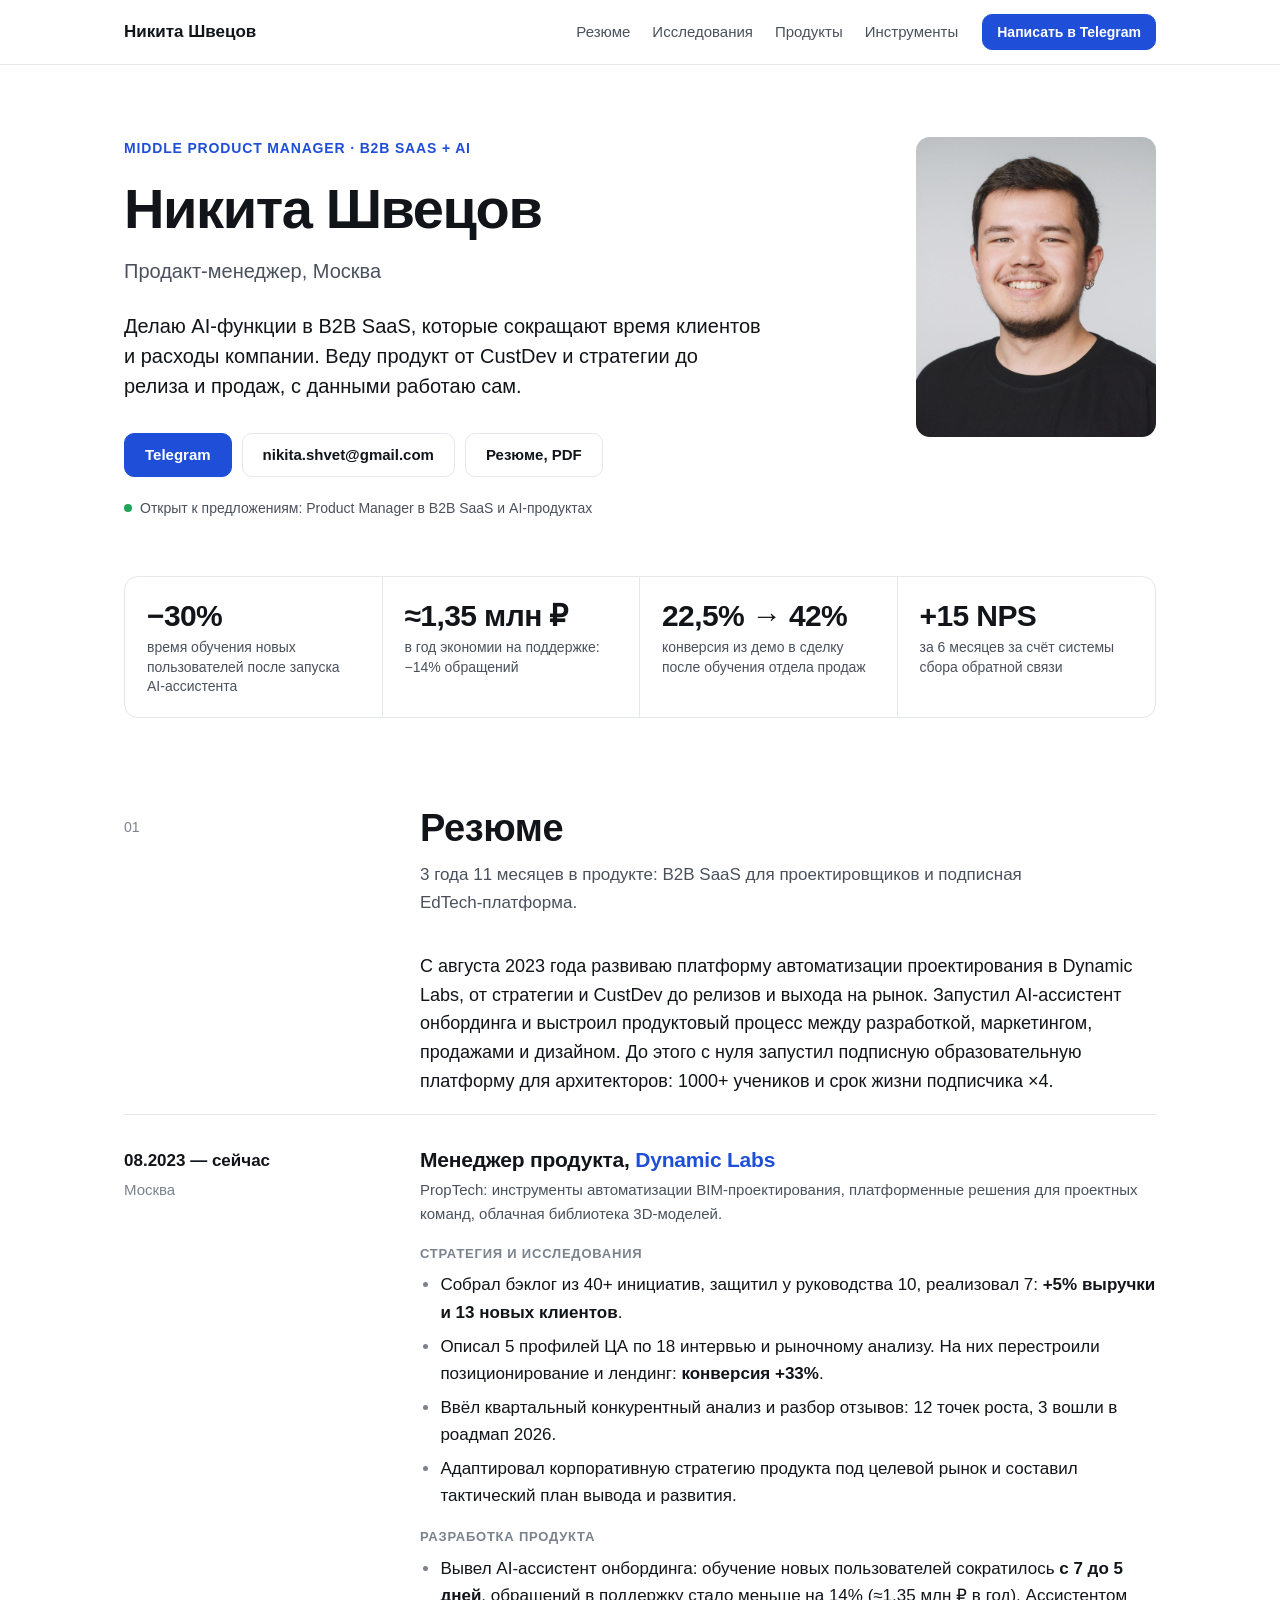
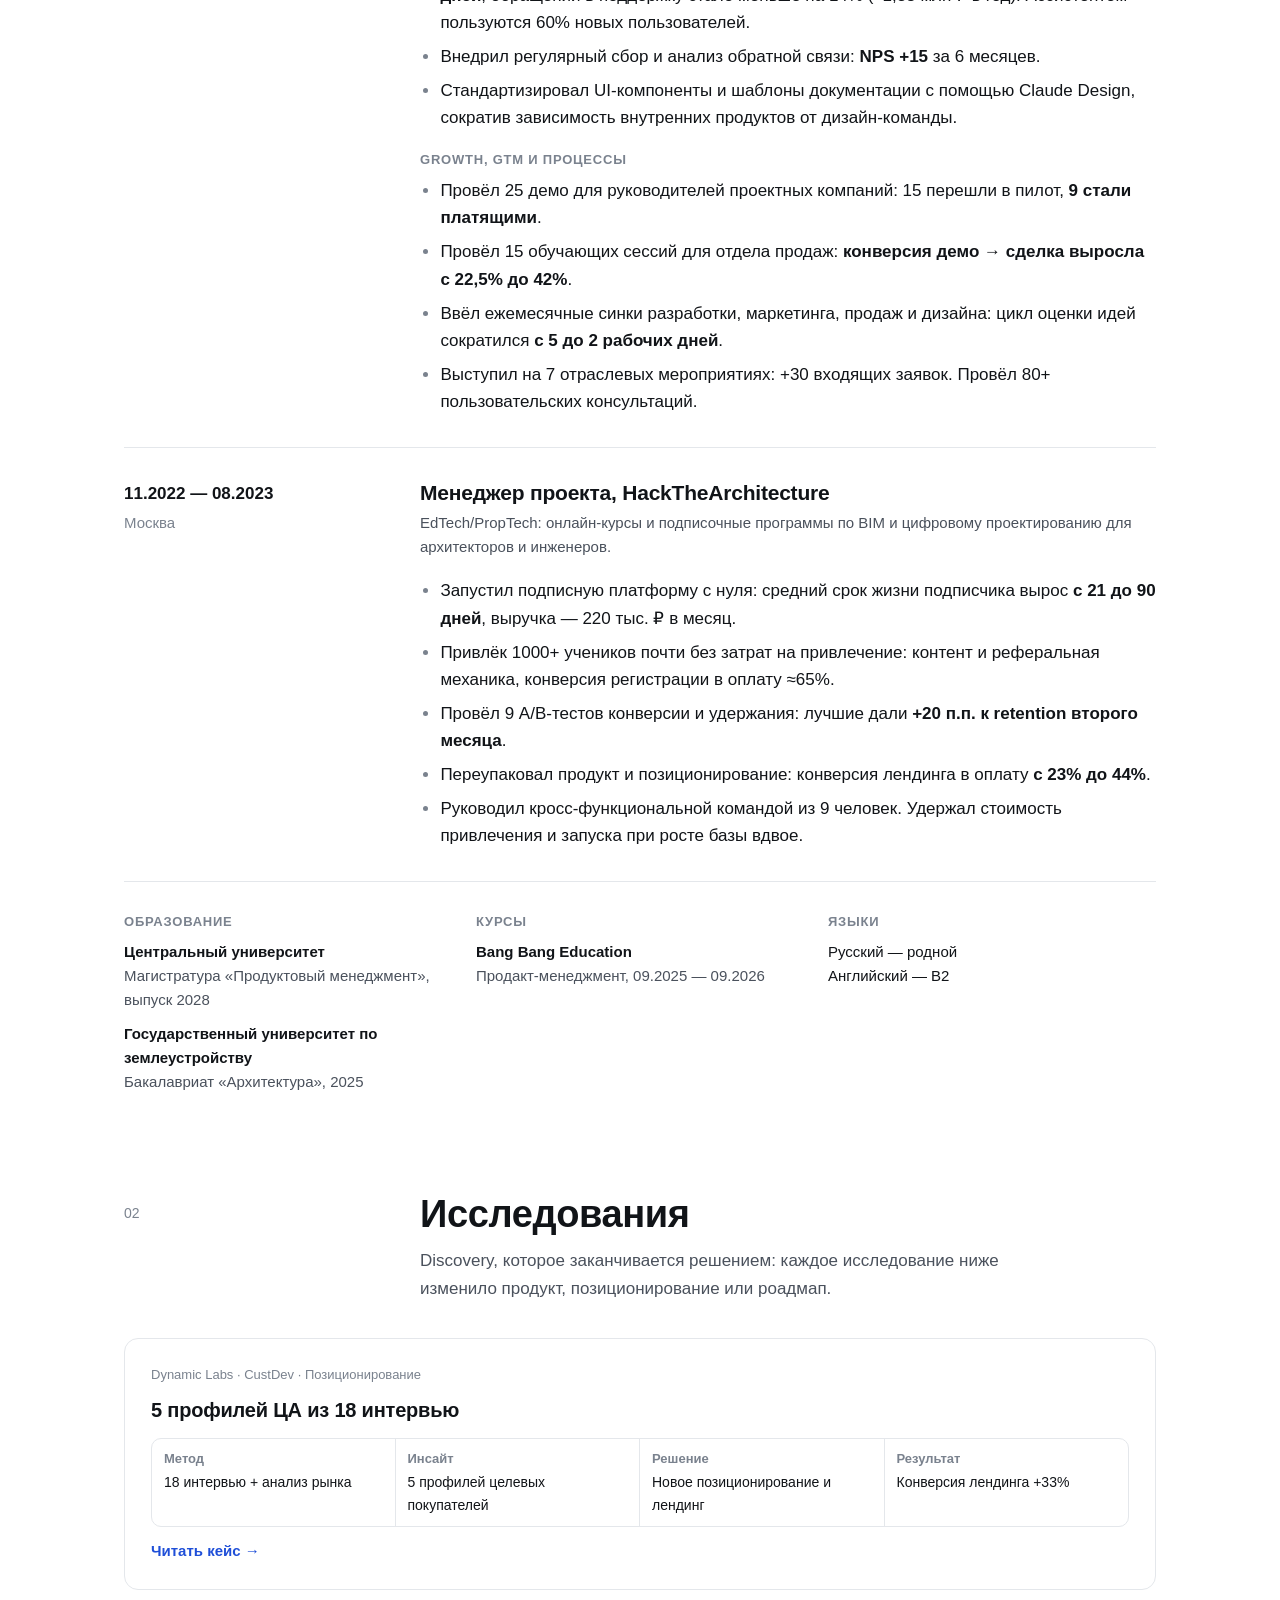
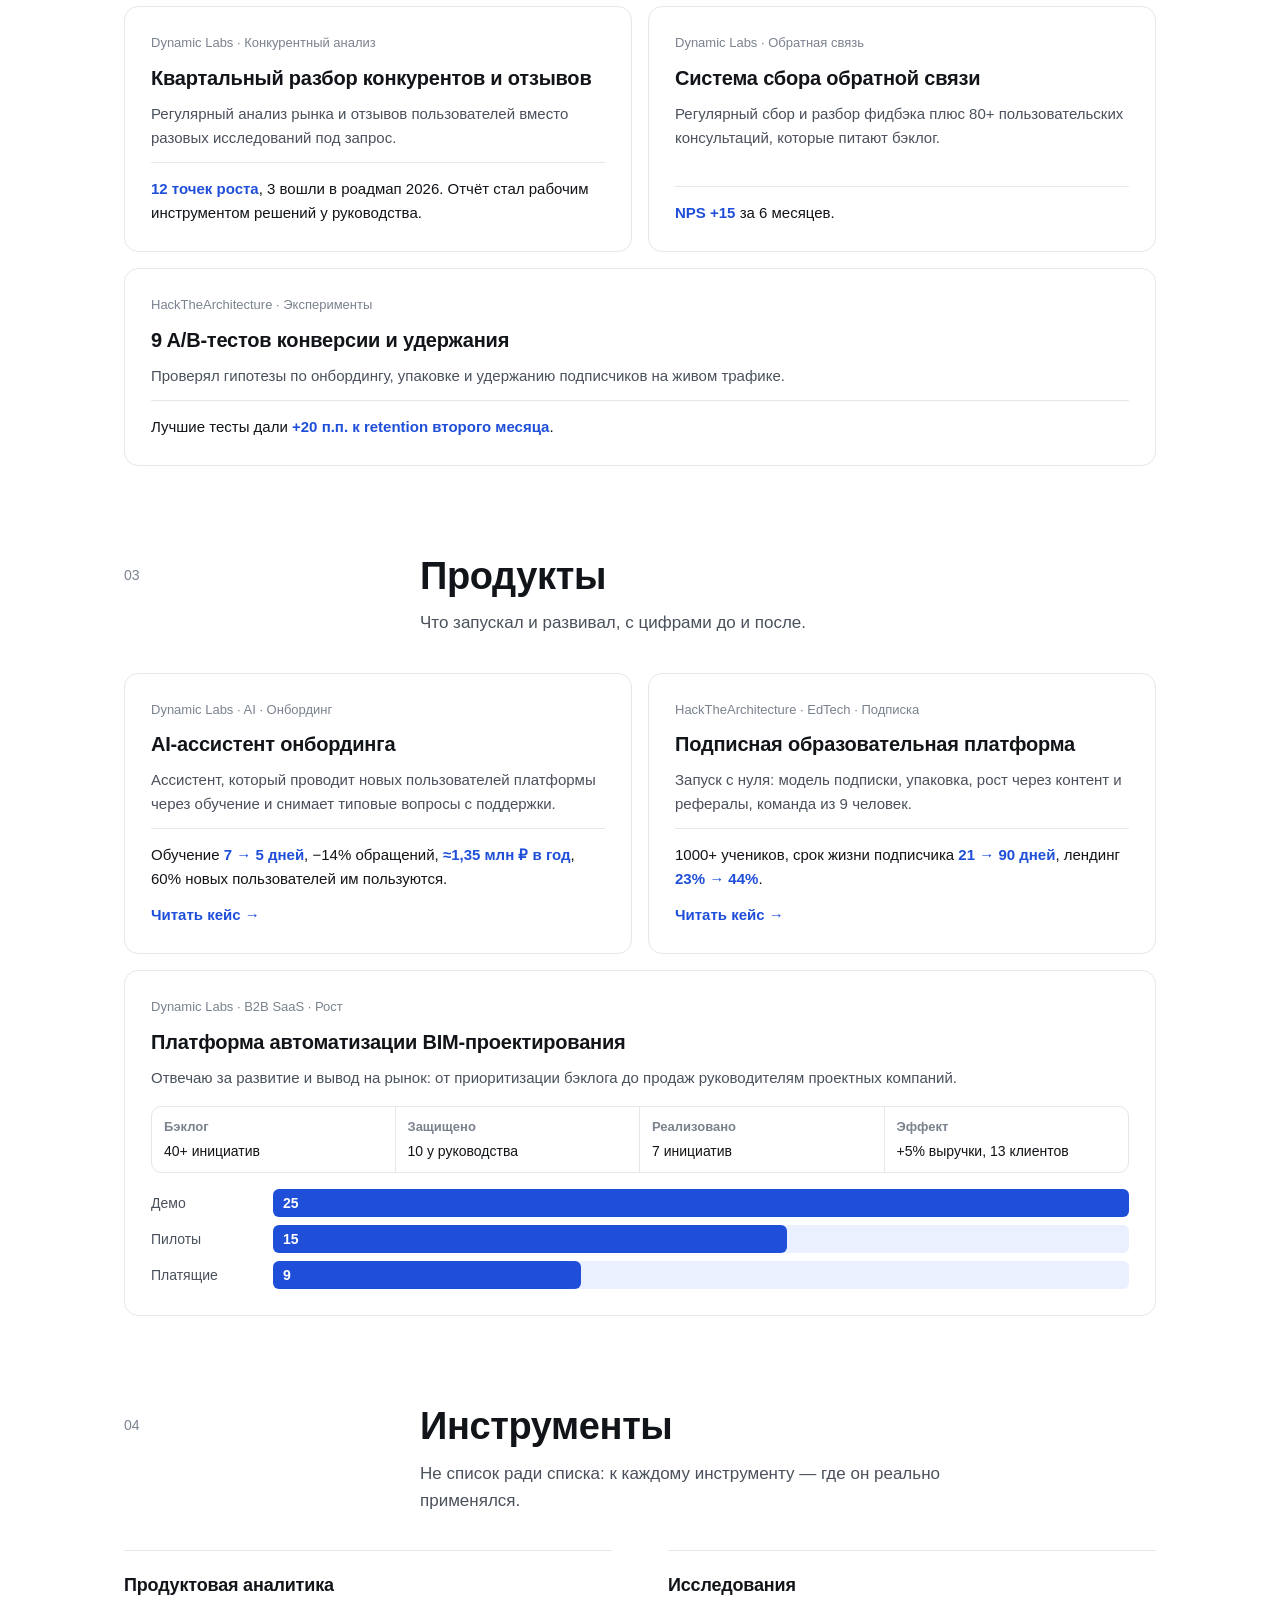
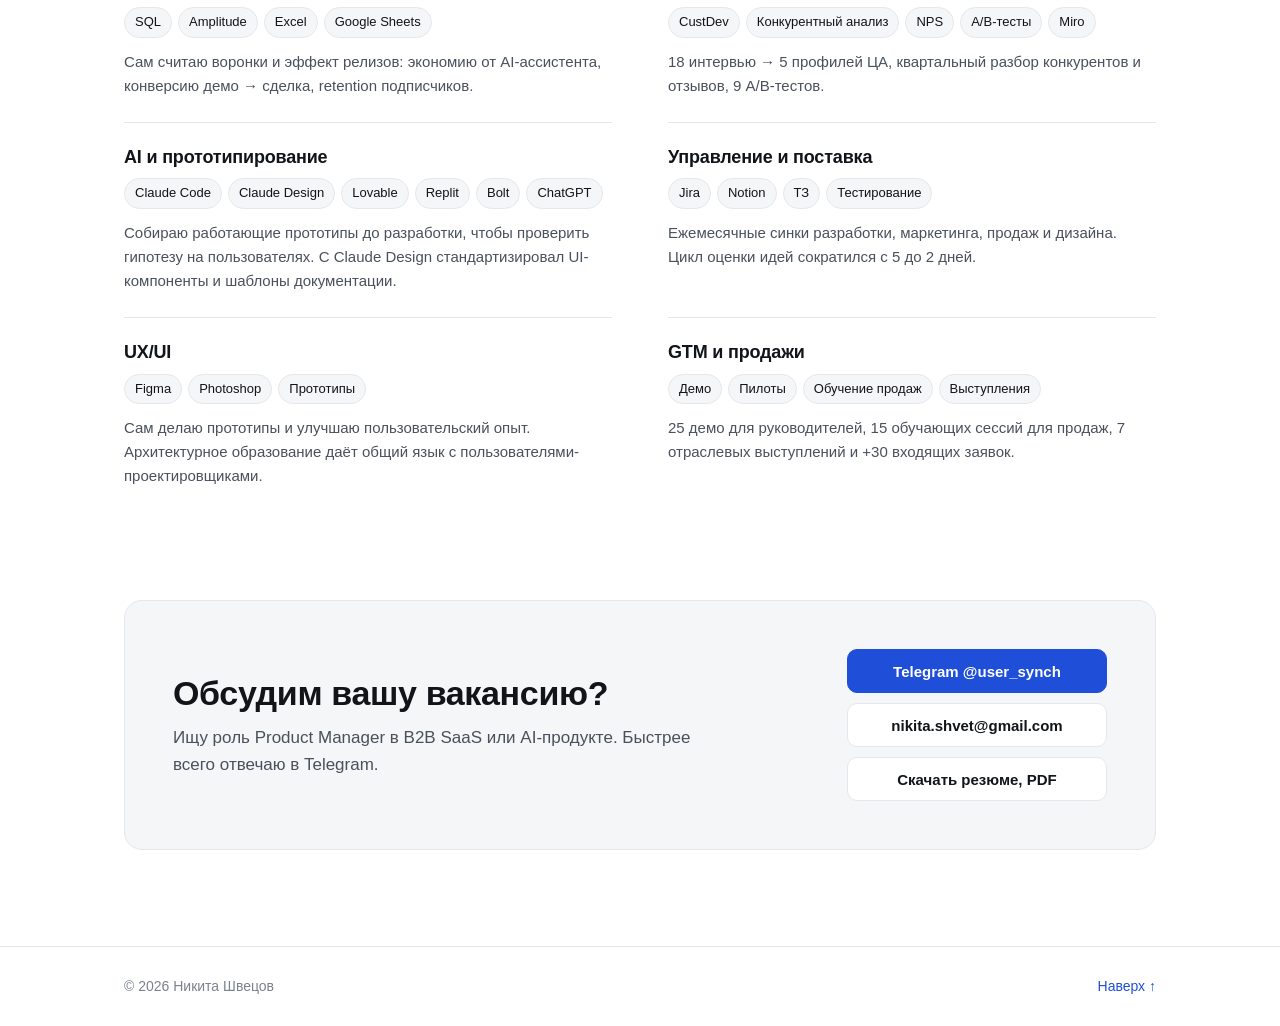
==== index.html @ 392b76cf "Add files via upload" ====
<!doctype html>
<html lang="ru">
<head>
  <meta charset="utf-8">
  <meta name="viewport" content="width=device-width, initial-scale=1">
  <title>Никита Швецов — Product Manager, B2B SaaS + AI</title>
  <meta name="description" content="Middle Product Manager в B2B SaaS. Делаю AI-функции, которые экономят время клиентов и деньги компании: −30% к времени онбординга, ≈1,35 млн ₽ экономии поддержки в год.">
  <link rel="canonical" href="https://nikita-shvetsov.github.io/">
  <link rel="icon" href="assets/favicon.svg" type="image/svg+xml">
  <meta name="theme-color" content="#ffffff">

  <!-- Превью ссылки в Telegram / соцсетях -->
  <meta property="og:type" content="website">
  <meta property="og:locale" content="ru_RU">
  <meta property="og:title" content="Никита Швецов — Product Manager, B2B SaaS + AI">
  <meta property="og:description" content="Делаю AI-функции в B2B SaaS: −30% к времени онбординга, ≈1,35 млн ₽ экономии поддержки в год, конверсия демо → сделка 22,5% → 42%.">
  <meta property="og:url" content="https://nikita-shvetsov.github.io/">
  <meta property="og:image" content="https://nikita-shvetsov.github.io/assets/og.jpg">
  <meta property="og:image:width" content="1200">
  <meta property="og:image:height" content="630">
  <meta name="twitter:card" content="summary_large_image">

  <link rel="stylesheet" href="assets/style.css">

  <!-- Яндекс.Метрика: вставьте сюда код счётчика (см. README, шаг 6) -->
</head>
<body>
<a class="skip" href="#main">К содержанию</a>

<header class="header">
  <div class="wrap">
    <a class="logo" href="#top">Никита Швецов</a>
    <nav class="nav" aria-label="Разделы">
      <a href="#resume">Резюме</a>
      <a href="#research">Исследования</a>
      <a href="#products">Продукты</a>
      <a href="#tools">Инструменты</a>
    </nav>
    <a class="btn btn-primary btn-sm" href="https://t.me/user_synch" target="_blank" rel="noopener">Написать в Telegram</a>
  </div>
</header>

<main id="main">

  <!-- ===== Первый экран ===== -->
  <section class="hero" id="top">
    <div class="wrap">
      <div class="hero-grid">
        <div>
          <div class="eyebrow">Middle Product Manager · B2B SaaS + AI</div>
          <h1>Никита Швецов</h1>
          <p class="role">Продакт-менеджер, Москва</p>
          <p class="lead">Делаю AI-функции в B2B SaaS, которые сокращают время клиентов и расходы компании. Веду продукт от CustDev и стратегии до релиза и продаж, с данными работаю сам.</p>
          <div class="btns">
            <a class="btn btn-primary" href="https://t.me/user_synch" target="_blank" rel="noopener">Telegram</a>
            <a class="btn" href="mailto:nikita.shvet@gmail.com?subject=%D0%92%D0%B0%D0%BA%D0%B0%D0%BD%D1%81%D0%B8%D1%8F%20Product%20Manager">nikita.shvet@gmail.com</a>
            <a class="btn" href="assets/Nikita_Shvetsov_Product_Manager_CV.pdf" download>Резюме, PDF</a>
          </div>
          <div class="status">Открыт к предложениям: Product Manager в B2B SaaS и AI-продуктах</div>
        </div>
        <div class="photo-col">
          <img class="photo" src="assets/photo.jpg" width="640" height="800" alt="Никита Швецов">
        </div>
      </div>
    </div>
  </section>

  <div class="wrap">
    <div class="metrics" aria-label="Ключевые результаты">
      <div class="metric"><b>−30%</b><span>время обучения новых пользователей после запуска AI-ассистента</span></div>
      <div class="metric"><b>≈1,35 млн ₽</b><span>в год экономии на поддержке: −14% обращений</span></div>
      <div class="metric"><b>22,5% → 42%</b><span>конверсия из демо в сделку после обучения отдела продаж</span></div>
      <div class="metric"><b>+15 NPS</b><span>за 6 месяцев за счёт системы сбора обратной связи</span></div>
    </div>
  </div>

  <!-- ===== 01 Резюме ===== -->
  <section class="section" id="resume">
    <div class="wrap">
      <div class="section-head">
        <div class="num">01</div>
        <div>
          <h2>Резюме</h2>
          <p>3 года 11 месяцев в продукте: B2B SaaS для проектировщиков и подписная EdTech-платформа.</p>
        </div>
      </div>

      <div class="section-body">
        <p class="about">С августа 2023 года развиваю платформу автоматизации проектирования в Dynamic Labs, от стратегии и CustDev до релизов и выхода на рынок. Запустил AI-ассистент онбординга и выстроил продуктовый процесс между разработкой, маркетингом, продажами и дизайном. До этого с нуля запустил подписную образовательную платформу для архитекторов: 1000+ учеников и срок жизни подписчика ×4.</p>
      </div>

      <article class="job">
        <div class="job-when"><strong>08.2023 — сейчас</strong>Москва</div>
        <div>
          <h3>Менеджер продукта, <a href="https://dynamiclabs.dev/" target="_blank" rel="noopener">Dynamic Labs</a></h3>
          <p class="company-desc">PropTech: инструменты автоматизации BIM-проектирования, платформенные решения для проектных команд, облачная библиотека 3D-моделей.</p>

          <h4>Стратегия и исследования</h4>
          <ul>
            <li>Собрал бэклог из 40+ инициатив, защитил у руководства 10, реализовал 7: <b>+5% выручки и 13 новых клиентов</b>.</li>
            <li>Описал 5 профилей ЦА по 18 интервью и рыночному анализу. На них перестроили позиционирование и лендинг: <b>конверсия +33%</b>.</li>
            <li>Ввёл квартальный конкурентный анализ и разбор отзывов: 12 точек роста, 3 вошли в роадмап 2026.</li>
            <li>Адаптировал корпоративную стратегию продукта под целевой рынок и составил тактический план вывода и развития.</li>
          </ul>

          <h4>Разработка продукта</h4>
          <ul>
            <li>Вывел AI-ассистент онбординга: обучение новых пользователей сократилось <b>с 7 до 5 дней</b>, обращений в поддержку стало меньше на 14% (≈1,35 млн ₽ в год). Ассистентом пользуются 60% новых пользователей.</li>
            <li>Внедрил регулярный сбор и анализ обратной связи: <b>NPS +15</b> за 6 месяцев.</li>
            <li>Стандартизировал UI-компоненты и шаблоны документации с помощью Claude Design, сократив зависимость внутренних продуктов от дизайн-команды.</li>
          </ul>

          <h4>Growth, GTM и процессы</h4>
          <ul>
            <li>Провёл 25 демо для руководителей проектных компаний: 15 перешли в пилот, <b>9 стали платящими</b>.</li>
            <li>Провёл 15 обучающих сессий для отдела продаж: <b>конверсия демо → сделка выросла с 22,5% до 42%</b>.</li>
            <li>Ввёл ежемесячные синки разработки, маркетинга, продаж и дизайна: цикл оценки идей сократился <b>с 5 до 2 рабочих дней</b>.</li>
            <li>Выступил на 7 отраслевых мероприятиях: +30 входящих заявок. Провёл 80+ пользовательских консультаций.</li>
          </ul>
        </div>
      </article>

      <article class="job">
        <div class="job-when"><strong>11.2022 — 08.2023</strong>Москва</div>
        <div>
          <h3>Менеджер проекта, HackTheArchitecture</h3>
          <p class="company-desc">EdTech/PropTech: онлайн-курсы и подписочные программы по BIM и цифровому проектированию для архитекторов и инженеров.</p>
          <ul>
            <li>Запустил подписную платформу с нуля: средний срок жизни подписчика вырос <b>с 21 до 90 дней</b>, выручка — 220 тыс. ₽ в месяц.</li>
            <li>Привлёк 1000+ учеников почти без затрат на привлечение: контент и реферальная механика, конверсия регистрации в оплату ≈65%.</li>
            <li>Провёл 9 A/B-тестов конверсии и удержания: лучшие дали <b>+20 п.п. к retention второго месяца</b>.</li>
            <li>Переупаковал продукт и позиционирование: конверсия лендинга в оплату <b>с 23% до 44%</b>.</li>
            <li>Руководил кросс-функциональной командой из 9 человек. Удержал стоимость привлечения и запуска при росте базы вдвое.</li>
          </ul>
        </div>
      </article>

      <div class="facts">
        <div>
          <h4>Образование</h4>
          <p><b>Центральный университет</b><br><span class="muted">Магистратура «Продуктовый менеджмент», выпуск 2028</span></p>
          <p><b>Государственный университет по землеустройству</b><br><span class="muted">Бакалавриат «Архитектура», 2025</span></p>
        </div>
        <div>
          <h4>Курсы</h4>
          <p><b>Bang Bang Education</b><br><span class="muted">Продакт-менеджмент, 09.2025 — 09.2026</span></p>
        </div>
        <div>
          <h4>Языки</h4>
          <p>Русский — родной<br>Английский — B2</p>
        </div>
      </div>
    </div>
  </section>

  <!-- ===== 02 Исследования ===== -->
  <section class="section" id="research">
    <div class="wrap">
      <div class="section-head">
        <div class="num">02</div>
        <div>
          <h2>Исследования</h2>
          <p>Discovery, которое заканчивается решением: каждое исследование ниже изменило продукт, позиционирование или роадмап.</p>
        </div>
      </div>

      <div class="cards">
        <a class="card card-wide" href="cases/personas.html">
          <div class="tag">Dynamic Labs · CustDev · Позиционирование</div>
          <h3>5 профилей ЦА из 18 интервью</h3>
          <div class="flow">
            <div><b>Метод</b>18 интервью + анализ рынка</div>
            <div><b>Инсайт</b>5 профилей целевых покупателей</div>
            <div><b>Решение</b>Новое позиционирование и лендинг</div>
            <div><b>Результат</b>Конверсия лендинга +33%</div>
          </div>
          <span class="more">Читать кейс →</span>
        </a>

        <div class="card">
          <div class="tag">Dynamic Labs · Конкурентный анализ</div>
          <h3>Квартальный разбор конкурентов и отзывов</h3>
          <p>Регулярный анализ рынка и отзывов пользователей вместо разовых исследований под запрос.</p>
          <div class="result"><b>12 точек роста</b>, 3 вошли в роадмап 2026. Отчёт стал рабочим инструментом решений у руководства.</div>
        </div>

        <div class="card">
          <div class="tag">Dynamic Labs · Обратная связь</div>
          <h3>Система сбора обратной связи</h3>
          <p>Регулярный сбор и разбор фидбэка плюс 80+ пользовательских консультаций, которые питают бэклог.</p>
          <div class="result"><b>NPS +15</b> за 6 месяцев.</div>
        </div>

        <div class="card card-wide">
          <div class="tag">HackTheArchitecture · Эксперименты</div>
          <h3>9 A/B-тестов конверсии и удержания</h3>
          <p>Проверял гипотезы по онбордингу, упаковке и удержанию подписчиков на живом трафике.</p>
          <div class="result">Лучшие тесты дали <b>+20 п.п. к retention второго месяца</b>.</div>
        </div>
      </div>
    </div>
  </section>

  <!-- ===== 03 Продукты ===== -->
  <section class="section" id="products">
    <div class="wrap">
      <div class="section-head">
        <div class="num">03</div>
        <div>
          <h2>Продукты</h2>
          <p>Что запускал и развивал, с цифрами до и после.</p>
        </div>
      </div>

      <div class="cards">
        <a class="card" href="cases/ai-onboarding.html">
          <div class="tag">Dynamic Labs · AI · Онбординг</div>
          <h3>AI-ассистент онбординга</h3>
          <p>Ассистент, который проводит новых пользователей платформы через обучение и снимает типовые вопросы с поддержки.</p>
          <div class="result">Обучение <b>7 → 5 дней</b>, −14% обращений, <b>≈1,35 млн ₽ в год</b>, 60% новых пользователей им пользуются.</div>
          <span class="more">Читать кейс →</span>
        </a>

        <a class="card" href="cases/subscription-platform.html">
          <div class="tag">HackTheArchitecture · EdTech · Подписка</div>
          <h3>Подписная образовательная платформа</h3>
          <p>Запуск с нуля: модель подписки, упаковка, рост через контент и рефералы, команда из 9 человек.</p>
          <div class="result">1000+ учеников, срок жизни подписчика <b>21 → 90 дней</b>, лендинг <b>23% → 44%</b>.</div>
          <span class="more">Читать кейс →</span>
        </a>

        <div class="card card-wide">
          <div class="tag">Dynamic Labs · B2B SaaS · Рост</div>
          <h3>Платформа автоматизации BIM-проектирования</h3>
          <p>Отвечаю за развитие и вывод на рынок: от приоритизации бэклога до продаж руководителям проектных компаний.</p>
          <div class="flow">
            <div><b>Бэклог</b>40+ инициатив</div>
            <div><b>Защищено</b>10 у руководства</div>
            <div><b>Реализовано</b>7 инициатив</div>
            <div><b>Эффект</b>+5% выручки, 13 клиентов</div>
          </div>
          <div class="funnel" aria-label="Воронка продаж">
            <div class="funnel-row">Демо<div class="funnel-bar"><i style="width:100%"></i><span>25</span></div></div>
            <div class="funnel-row">Пилоты<div class="funnel-bar"><i style="width:60%"></i><span>15</span></div></div>
            <div class="funnel-row">Платящие<div class="funnel-bar"><i style="width:36%"></i><span>9</span></div></div>
          </div>
        </div>
      </div>
    </div>
  </section>

  <!-- ===== 04 Инструменты ===== -->
  <section class="section" id="tools">
    <div class="wrap">
      <div class="section-head">
        <div class="num">04</div>
        <div>
          <h2>Инструменты</h2>
          <p>Не список ради списка: к каждому инструменту — где он реально применялся.</p>
        </div>
      </div>

      <div class="tools">
        <div class="tool">
          <h3>Продуктовая аналитика</h3>
          <div class="chips"><span class="chip">SQL</span><span class="chip">Amplitude</span><span class="chip">Excel</span><span class="chip">Google Sheets</span></div>
          <p>Сам считаю воронки и эффект релизов: экономию от AI-ассистента, конверсию демо → сделка, retention подписчиков.</p>
        </div>
        <div class="tool">
          <h3>Исследования</h3>
          <div class="chips"><span class="chip">CustDev</span><span class="chip">Конкурентный анализ</span><span class="chip">NPS</span><span class="chip">A/B-тесты</span><span class="chip">Miro</span></div>
          <p>18 интервью → 5 профилей ЦА, квартальный разбор конкурентов и отзывов, 9 A/B-тестов.</p>
        </div>
        <div class="tool">
          <h3>AI и прототипирование</h3>
          <div class="chips"><span class="chip">Claude Code</span><span class="chip">Claude Design</span><span class="chip">Lovable</span><span class="chip">Replit</span><span class="chip">Bolt</span><span class="chip">ChatGPT</span></div>
          <p>Собираю работающие прототипы до разработки, чтобы проверить гипотезу на пользователях. С Claude Design стандартизировал UI-компоненты и шаблоны документации.</p>
        </div>
        <div class="tool">
          <h3>Управление и поставка</h3>
          <div class="chips"><span class="chip">Jira</span><span class="chip">Notion</span><span class="chip">ТЗ</span><span class="chip">Тестирование</span></div>
          <p>Ежемесячные синки разработки, маркетинга, продаж и дизайна. Цикл оценки идей сократился с 5 до 2 дней.</p>
        </div>
        <div class="tool">
          <h3>UX/UI</h3>
          <div class="chips"><span class="chip">Figma</span><span class="chip">Photoshop</span><span class="chip">Прототипы</span></div>
          <p>Сам делаю прототипы и улучшаю пользовательский опыт. Архитектурное образование даёт общий язык с пользователями-проектировщиками.</p>
        </div>
        <div class="tool">
          <h3>GTM и продажи</h3>
          <div class="chips"><span class="chip">Демо</span><span class="chip">Пилоты</span><span class="chip">Обучение продаж</span><span class="chip">Выступления</span></div>
          <p>25 демо для руководителей, 15 обучающих сессий для продаж, 7 отраслевых выступлений и +30 входящих заявок.</p>
        </div>
      </div>
    </div>
  </section>

  <!-- ===== Контакты ===== -->
  <section class="section" id="contact">
    <div class="wrap">
      <div class="contact">
        <div>
          <h2>Обсудим вашу вакансию?</h2>
          <p>Ищу роль Product Manager в B2B SaaS или AI-продукте. Быстрее всего отвечаю в Telegram.</p>
        </div>
        <div class="links">
          <a class="btn btn-primary" href="https://t.me/user_synch" target="_blank" rel="noopener">Telegram @user_synch</a>
          <a class="btn" href="mailto:nikita.shvet@gmail.com?subject=%D0%92%D0%B0%D0%BA%D0%B0%D0%BD%D1%81%D0%B8%D1%8F%20Product%20Manager">nikita.shvet@gmail.com</a>
          <a class="btn" href="assets/Nikita_Shvetsov_Product_Manager_CV.pdf" download>Скачать резюме, PDF</a>
        </div>
      </div>
    </div>
  </section>

</main>

<footer class="footer">
  <div class="wrap">
    <span>© 2026 Никита Швецов</span>
    <a href="#top">Наверх ↑</a>
  </div>
</footer>
</body>
</html>
---- assets/style.css ----
/* ===== Токены ===== */
:root {
  --bg: #ffffff;
  --bg-soft: #f5f6f8;
  --text: #111418;
  --text-2: #4a515c;
  --text-3: #7a828e;
  --line: #e4e7eb;
  --accent: #1f4fd8;
  --accent-soft: #eaf0ff;
  --accent-text: #ffffff;
  --todo-bg: #fff7e0;
  --todo-line: #e0b84a;
  --todo-text: #6b5210;
  --radius: 14px;
  --wrap: 1080px;
  --gutter: 24px;
  --font: -apple-system, BlinkMacSystemFont, "Segoe UI", Roboto, "Helvetica Neue", Arial, sans-serif;
  color-scheme: light dark;
}
@media (prefers-color-scheme: dark) {
  :root {
    --bg: #0f1114;
    --bg-soft: #171a1f;
    --text: #eef0f3;
    --text-2: #b3bac4;
    --text-3: #868e99;
    --line: #262a31;
    --accent: #7d9dff;
    --accent-soft: #1a2240;
    --accent-text: #0f1114;
    --todo-bg: #2b2412;
    --todo-line: #8a6d1f;
    --todo-text: #f0d68a;
  }
}

/* ===== База ===== */
*, *::before, *::after { box-sizing: border-box; }
html { scroll-behavior: smooth; scroll-padding-top: 80px; -webkit-text-size-adjust: 100%; }
body {
  margin: 0;
  background: var(--bg);
  color: var(--text);
  font: 400 17px/1.6 var(--font);
  -webkit-font-smoothing: antialiased;
}
img { max-width: 100%; display: block; }
a { color: var(--accent); text-decoration: none; }
a:hover { text-decoration: underline; text-underline-offset: 3px; }
h1, h2, h3, h4 { margin: 0; line-height: 1.2; letter-spacing: -0.01em; }
p { margin: 0 0 1em; }
ul { margin: 0; padding-left: 1.2em; }
li + li { margin-top: .4em; }
.wrap { max-width: var(--wrap); margin: 0 auto; padding: 0 var(--gutter); }
.muted { color: var(--text-2); }
.small { font-size: 14px; color: var(--text-3); }
.skip { position: absolute; left: -999px; }
.skip:focus { left: 16px; top: 16px; z-index: 100; background: var(--bg); padding: 8px 12px; }
:focus-visible { outline: 2px solid var(--accent); outline-offset: 2px; border-radius: 4px; }

/* ===== Шапка ===== */
.header {
  position: sticky; top: 0; z-index: 10;
  background: color-mix(in srgb, var(--bg) 88%, transparent);
  backdrop-filter: saturate(180%) blur(12px);
  -webkit-backdrop-filter: saturate(180%) blur(12px);
  border-bottom: 1px solid var(--line);
}
.header .wrap { display: flex; align-items: center; gap: 24px; height: 64px; }
.logo { font-weight: 700; color: var(--text); white-space: nowrap; }
.logo:hover { text-decoration: none; }
.nav { display: flex; gap: 22px; margin-left: auto; font-size: 15px; }
.nav a { color: var(--text-2); }
.nav a:hover { color: var(--text); text-decoration: none; }

/* ===== Кнопки ===== */
.btn {
  display: inline-flex; align-items: center; justify-content: center; gap: 8px;
  height: 44px; padding: 0 20px; border-radius: 10px;
  font: 600 15px/1 var(--font); white-space: nowrap;
  border: 1px solid var(--line); color: var(--text); background: var(--bg);
  transition: border-color .15s, background .15s;
}
.btn:hover { text-decoration: none; border-color: var(--text-3); }
.btn-primary { background: var(--accent); border-color: var(--accent); color: var(--accent-text); }
.btn-primary:hover { border-color: var(--accent); filter: brightness(1.08); }
.btn-sm { height: 36px; padding: 0 14px; font-size: 14px; }
.btns { display: flex; flex-wrap: wrap; gap: 10px; }

/* ===== Первый экран ===== */
.hero { padding: 72px 0 56px; }
.hero-grid { display: grid; grid-template-columns: 1fr 240px; gap: 56px; align-items: start; }
.eyebrow { font-size: 14px; font-weight: 600; letter-spacing: .06em; text-transform: uppercase; color: var(--accent); margin-bottom: 16px; }
.hero h1 { font-size: clamp(36px, 5.2vw, 56px); font-weight: 750; letter-spacing: -0.025em; margin-bottom: 12px; }
.hero .role { font-size: 20px; color: var(--text-2); margin-bottom: 24px; }
.hero .lead { font-size: 20px; line-height: 1.5; max-width: 640px; margin-bottom: 32px; }
.photo { border-radius: var(--radius); aspect-ratio: 4 / 5; object-fit: cover; width: 100%; height: auto; background: var(--bg-soft); }
.status { display: inline-flex; align-items: center; gap: 8px; font-size: 14px; color: var(--text-2); margin-top: 20px; }
.status::before { content: ""; width: 8px; height: 8px; border-radius: 50%; background: #22a55a; }

/* ===== Метрики ===== */
.metrics { display: grid; grid-template-columns: repeat(4, 1fr); border: 1px solid var(--line); border-radius: var(--radius); overflow: hidden; }
.metric { padding: 22px 22px 20px; border-right: 1px solid var(--line); }
.metric:last-child { border-right: 0; }
.metric b { display: block; font-size: 30px; line-height: 1.1; font-weight: 700; letter-spacing: -0.02em; margin-bottom: 6px; font-variant-numeric: tabular-nums; }
.metric span { font-size: 14px; line-height: 1.4; color: var(--text-2); display: block; }

/* ===== Секции ===== */
.section { padding: 88px 0 0; }
.section:last-of-type { padding-bottom: 96px; }
.section-head { display: grid; grid-template-columns: 240px 1fr; gap: 56px; margin-bottom: 36px; }
.section-head .num { font-size: 14px; color: var(--text-3); font-variant-numeric: tabular-nums; padding-top: 10px; }
.section-head h2 { font-size: clamp(28px, 3.4vw, 38px); font-weight: 700; margin-bottom: 10px; }
.section-head p { color: var(--text-2); max-width: 620px; margin: 0; }
.section-body { margin-left: 296px; }

/* ===== Резюме / опыт ===== */
.about { font-size: 18px; max-width: 720px; }
.job { display: grid; grid-template-columns: 240px 1fr; gap: 56px; padding: 32px 0; border-top: 1px solid var(--line); }
.job-when { font-size: 15px; color: var(--text-3); font-variant-numeric: tabular-nums; }
.job-when strong { display: block; color: var(--text); font-size: 17px; margin-bottom: 4px; }
.job h3 { font-size: 21px; margin-bottom: 6px; }
.job .company-desc { color: var(--text-2); font-size: 15px; margin-bottom: 18px; }
.job h4 { font-size: 13px; font-weight: 600; letter-spacing: .06em; text-transform: uppercase; color: var(--text-3); margin: 20px 0 10px; }
.job ul { color: var(--text); }
.job li::marker { color: var(--text-3); }
.facts { display: grid; grid-template-columns: repeat(3, 1fr); gap: 24px; padding: 32px 0 0; border-top: 1px solid var(--line); }
.facts h4 { font-size: 13px; font-weight: 600; letter-spacing: .06em; text-transform: uppercase; color: var(--text-3); margin-bottom: 10px; }
.facts p { font-size: 15px; margin: 0 0 10px; }

/* ===== Карточки ===== */
.cards { display: grid; grid-template-columns: repeat(2, 1fr); gap: 16px; }
.card {
  display: flex; flex-direction: column; gap: 12px;
  padding: 26px; border: 1px solid var(--line); border-radius: var(--radius);
  background: var(--bg); color: var(--text);
}
a.card { transition: border-color .15s, transform .15s; }
a.card:hover { text-decoration: none; border-color: var(--accent); transform: translateY(-2px); }
.card .tag { font-size: 13px; color: var(--text-3); }
.card h3 { font-size: 20px; }
.card p { color: var(--text-2); font-size: 15px; margin: 0; }
.card .result { margin-top: auto; padding-top: 14px; border-top: 1px solid var(--line); font-size: 15px; }
.card .result b { color: var(--accent); }
.card .more { font-size: 15px; font-weight: 600; color: var(--accent); }
.card-wide { grid-column: 1 / -1; }
.flow { display: grid; grid-template-columns: repeat(4, 1fr); gap: 0; margin: 4px 0 0; font-size: 14px; }
.flow div { padding: 10px 12px; border: 1px solid var(--line); margin-left: -1px; }
.flow div:first-child { margin-left: 0; border-radius: 10px 0 0 10px; }
.flow div:last-child { border-radius: 0 10px 10px 0; }
.flow b { display: block; font-size: 13px; color: var(--text-3); font-weight: 600; margin-bottom: 2px; }
.funnel { display: flex; flex-direction: column; gap: 8px; margin-top: 4px; }
.funnel-row { display: grid; grid-template-columns: 110px 1fr; align-items: center; gap: 12px; font-size: 14px; color: var(--text-2); }
.funnel-bar { height: 28px; border-radius: 6px; background: var(--accent-soft); position: relative; }
.funnel-bar i { position: absolute; inset: 0 auto 0 0; border-radius: 6px; background: var(--accent); }
.funnel-bar span { position: absolute; left: 10px; top: 50%; transform: translateY(-50%); font-weight: 700; color: var(--accent-text); font-size: 14px; font-variant-numeric: tabular-nums; }

/* ===== Инструменты ===== */
.tools { display: grid; grid-template-columns: repeat(2, 1fr); gap: 0 56px; }
.tool { padding: 24px 0; border-top: 1px solid var(--line); }
.tool h3 { font-size: 18px; margin-bottom: 10px; }
.chips { display: flex; flex-wrap: wrap; gap: 6px; margin-bottom: 12px; }
.chip { font-size: 13px; padding: 4px 10px; border-radius: 999px; background: var(--bg-soft); border: 1px solid var(--line); color: var(--text); }
.tool p { font-size: 15px; color: var(--text-2); margin: 0; }

/* ===== Контакты ===== */
.contact { border-radius: calc(var(--radius) + 4px); background: var(--bg-soft); border: 1px solid var(--line); padding: 48px; display: grid; grid-template-columns: 1fr auto; gap: 32px; align-items: center; }
.contact h2 { font-size: clamp(26px, 3vw, 34px); margin-bottom: 10px; }
.contact p { color: var(--text-2); margin: 0; max-width: 520px; }
.contact .links { display: flex; flex-direction: column; gap: 10px; min-width: 260px; }
.contact .btn { width: 100%; }

.footer { border-top: 1px solid var(--line); padding: 28px 0; font-size: 14px; color: var(--text-3); }
.footer .wrap { display: flex; justify-content: space-between; gap: 16px; flex-wrap: wrap; }

/* ===== Страница кейса ===== */
.case { max-width: 760px; margin: 0 auto; padding: 56px var(--gutter) 96px; }
.back { display: inline-block; font-size: 15px; color: var(--text-2); margin-bottom: 32px; }
.case h1 { font-size: clamp(32px, 4.6vw, 46px); font-weight: 750; letter-spacing: -0.02em; margin-bottom: 16px; }
.case .lead { font-size: 20px; line-height: 1.5; color: var(--text-2); margin-bottom: 32px; }
.meta { display: grid; grid-template-columns: repeat(3, 1fr); gap: 16px; padding: 20px 0; border-top: 1px solid var(--line); border-bottom: 1px solid var(--line); margin-bottom: 40px; font-size: 15px; }
.meta b { display: block; font-size: 13px; color: var(--text-3); font-weight: 600; margin-bottom: 2px; }
.case .metrics { margin-bottom: 48px; grid-template-columns: repeat(2, 1fr); }
.case .metric:nth-child(2) { border-right: 0; }
.case .metric:nth-child(-n+2) { border-bottom: 1px solid var(--line); }
.case h2 { font-size: 26px; margin: 48px 0 14px; }
.case h3 { font-size: 19px; margin: 28px 0 10px; }
.case p, .case li { font-size: 17px; }
.case ol { padding-left: 1.3em; }
.case ol li + li { margin-top: .6em; }
.callout { padding: 18px 20px; border-radius: 12px; background: var(--bg-soft); border: 1px solid var(--line); margin: 20px 0; font-size: 16px; }
.callout b { display: block; margin-bottom: 6px; }
.calc { font-variant-numeric: tabular-nums; }
.todo {
  display: block; margin: 16px 0; padding: 14px 16px 14px 18px;
  border: 1px dashed var(--todo-line); border-radius: 10px;
  background: var(--todo-bg); color: var(--todo-text); font-size: 15px; line-height: 1.5;
}
.todo::before { content: "✎ Дополнить: "; font-weight: 700; }
.todo-inline { background: var(--todo-bg); color: var(--todo-text); border-bottom: 1px dashed var(--todo-line); padding: 0 4px; border-radius: 4px; }
.next { margin-top: 64px; padding-top: 28px; border-top: 1px solid var(--line); display: flex; justify-content: space-between; gap: 16px; flex-wrap: wrap; }

/* ===== Адаптив ===== */
@media (max-width: 960px) {
  .section-head, .job { grid-template-columns: 1fr; gap: 8px; }
  .section-head .num { padding-top: 0; }
  .section-body { margin-left: 0; }
  .metrics { grid-template-columns: repeat(2, 1fr); }
  .metric:nth-child(2) { border-right: 0; }
  .metric:nth-child(-n+2) { border-bottom: 1px solid var(--line); }
  .facts { grid-template-columns: 1fr 1fr; }
}
@media (max-width: 760px) {
  :root { --gutter: 16px; }
  body { font-size: 16px; }
  .nav { display: none; }
  .header .wrap { justify-content: space-between; }
  .hero { padding: 40px 0 40px; }
  .hero-grid { grid-template-columns: 1fr; gap: 28px; }
  .hero-grid .photo-col { order: -1; }
  .photo { width: 120px; aspect-ratio: 1; border-radius: 50%; object-position: 50% 15%; }
  .hero .role, .hero .lead { font-size: 18px; }
  .metric { padding: 16px; }
  .metric b { font-size: 24px; }
  .section { padding-top: 64px; }
  .cards, .tools { grid-template-columns: 1fr; }
  .flow { grid-template-columns: 1fr 1fr; }
  .flow div { margin: -1px 0 0 -1px; border-radius: 0 !important; }
  .facts { grid-template-columns: 1fr; }
  .contact { grid-template-columns: 1fr; padding: 28px 20px; }
  .contact .links { min-width: 0; }
  .meta { grid-template-columns: 1fr 1fr; }
  .case { padding-top: 32px; }
  .btns .btn { flex: 1 1 auto; }
}
@media (prefers-reduced-motion: reduce) {
  html { scroll-behavior: auto; }
  a.card { transition: none; }
  a.card:hover { transform: none; }
}
@media print {
  .header, .contact .links, .footer { display: none; }
}
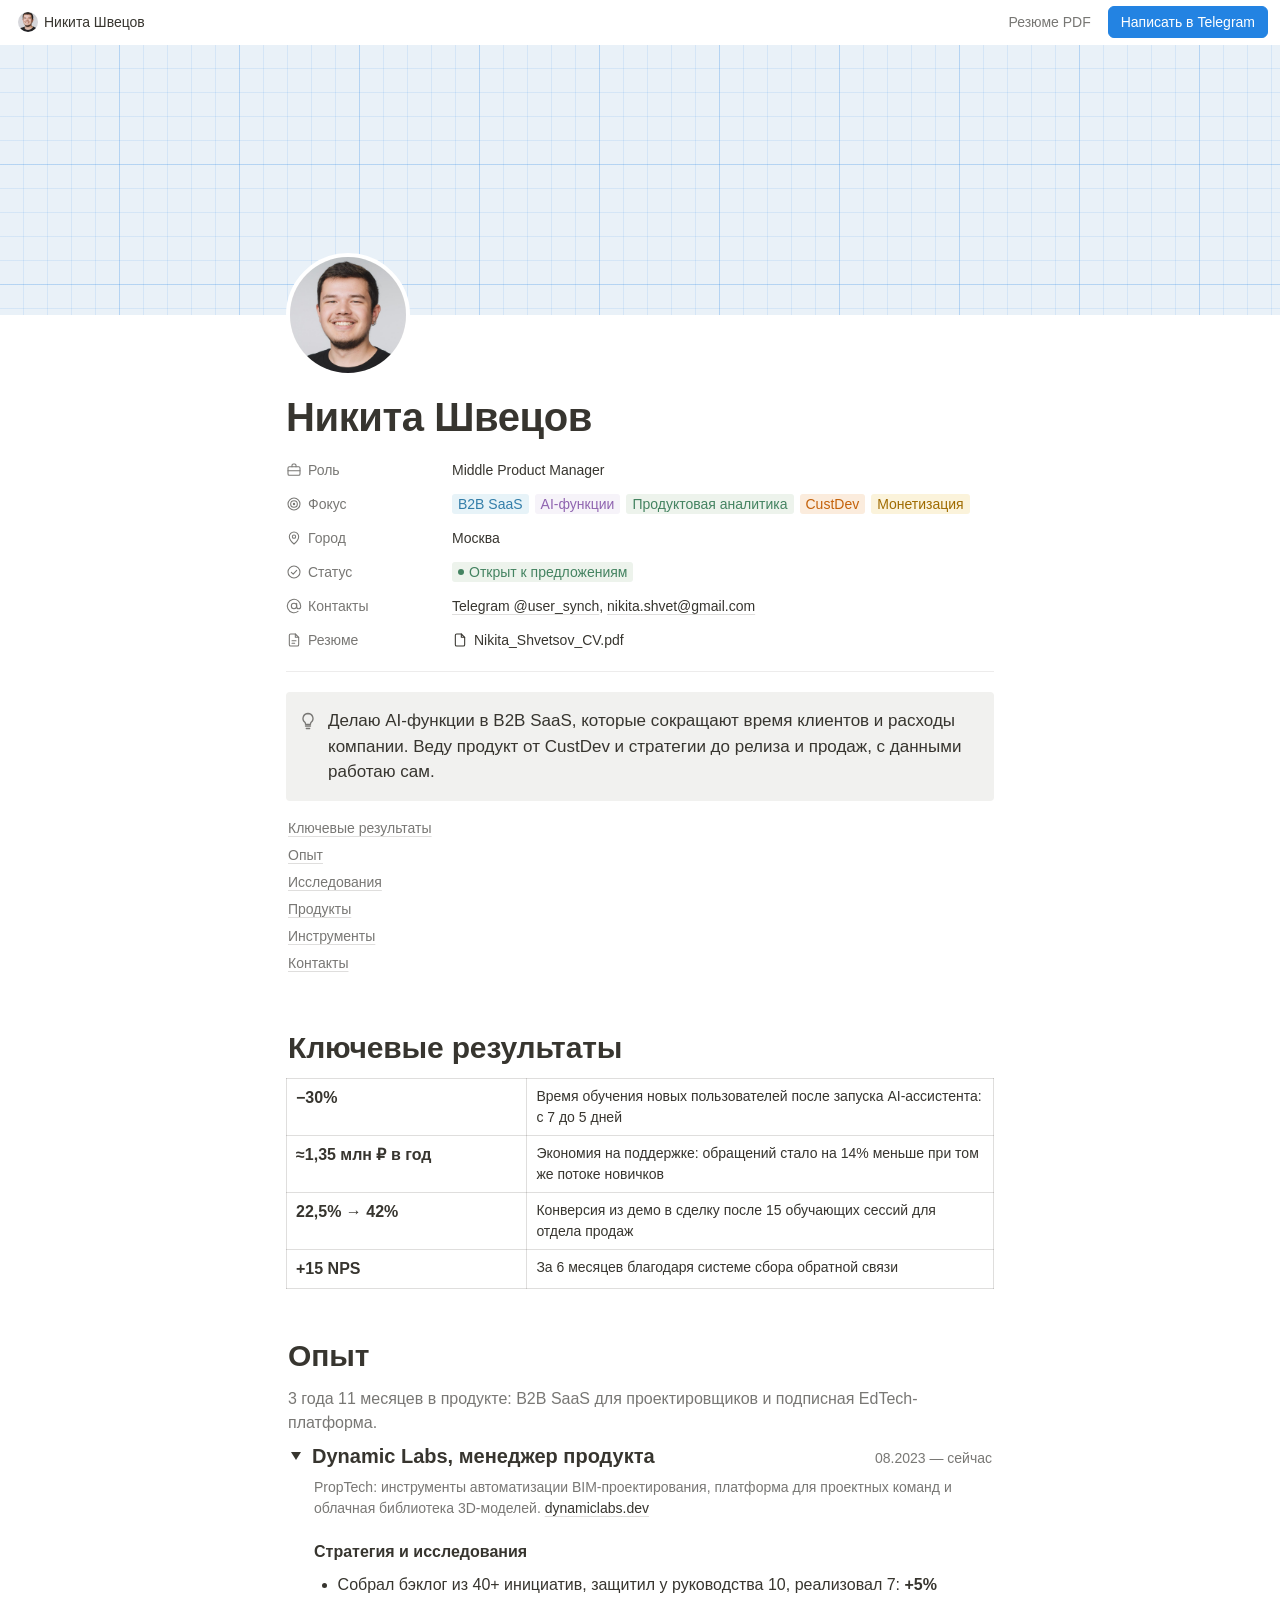
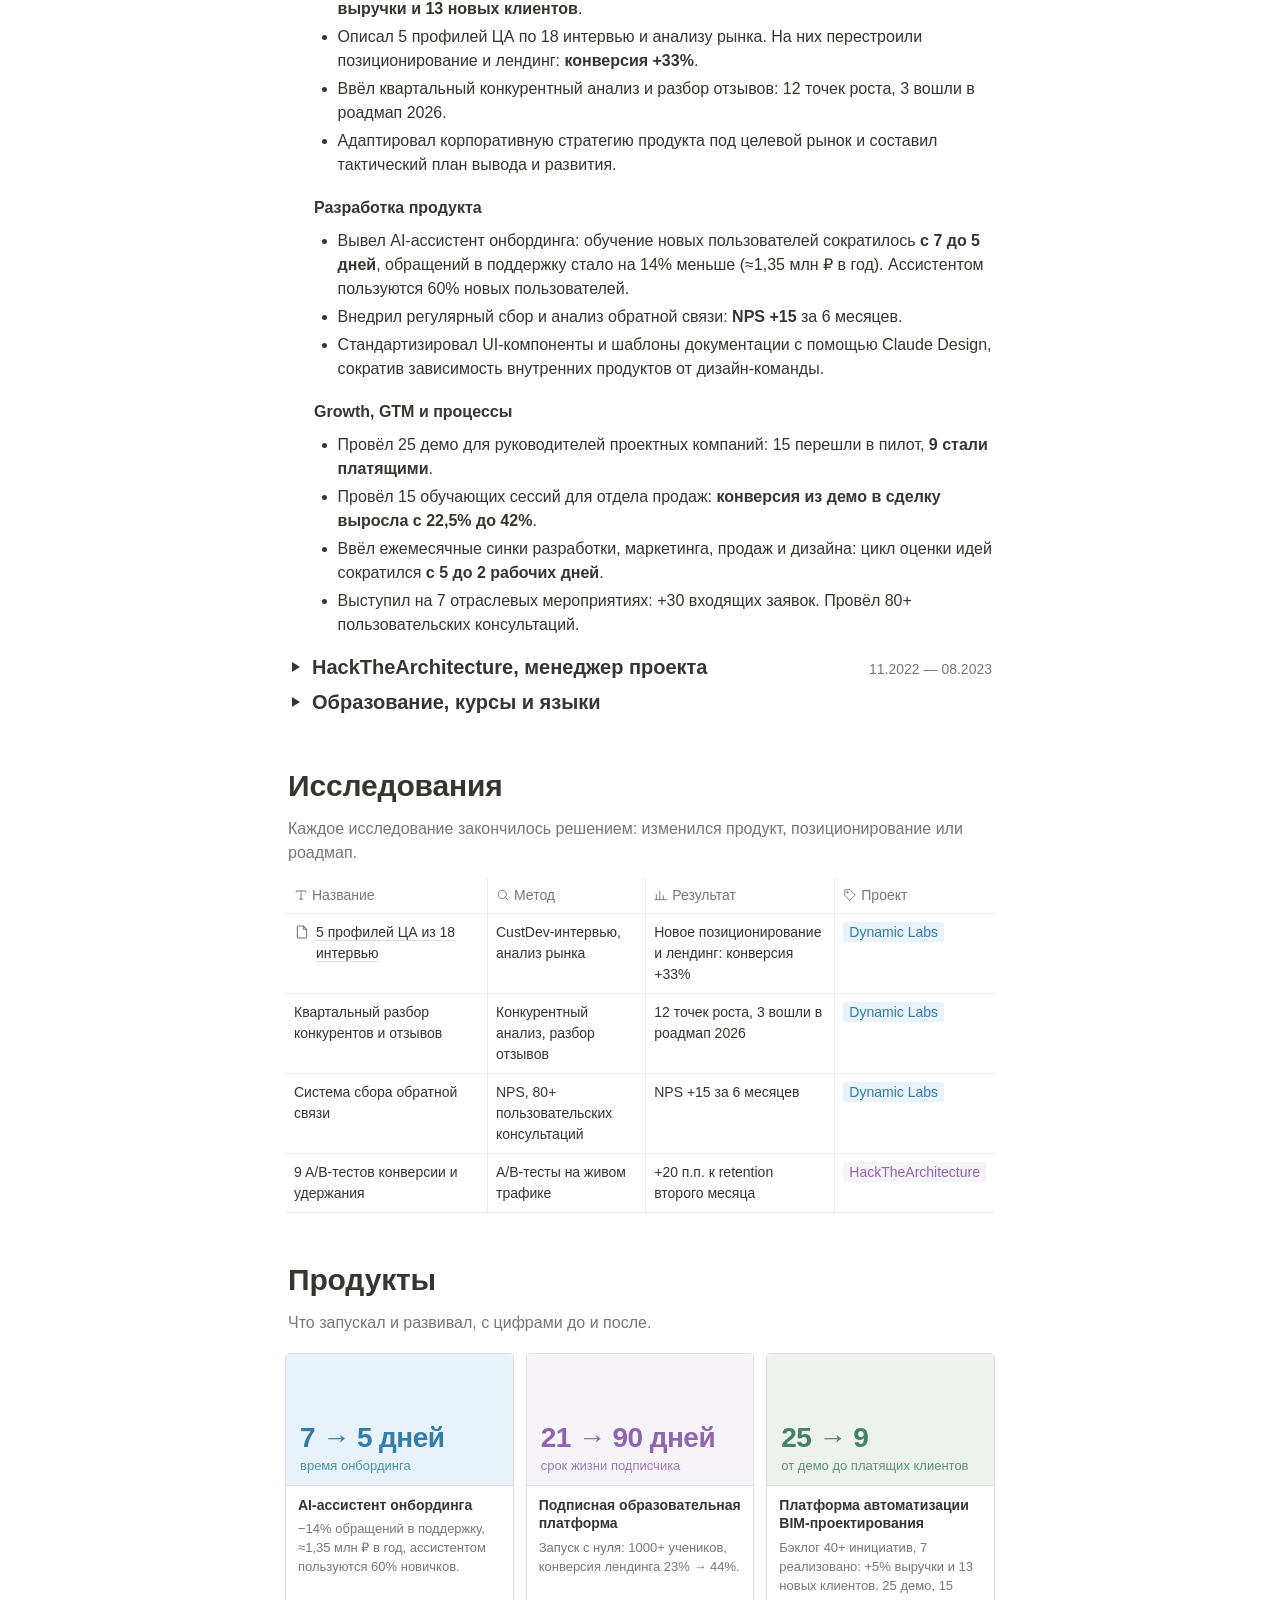
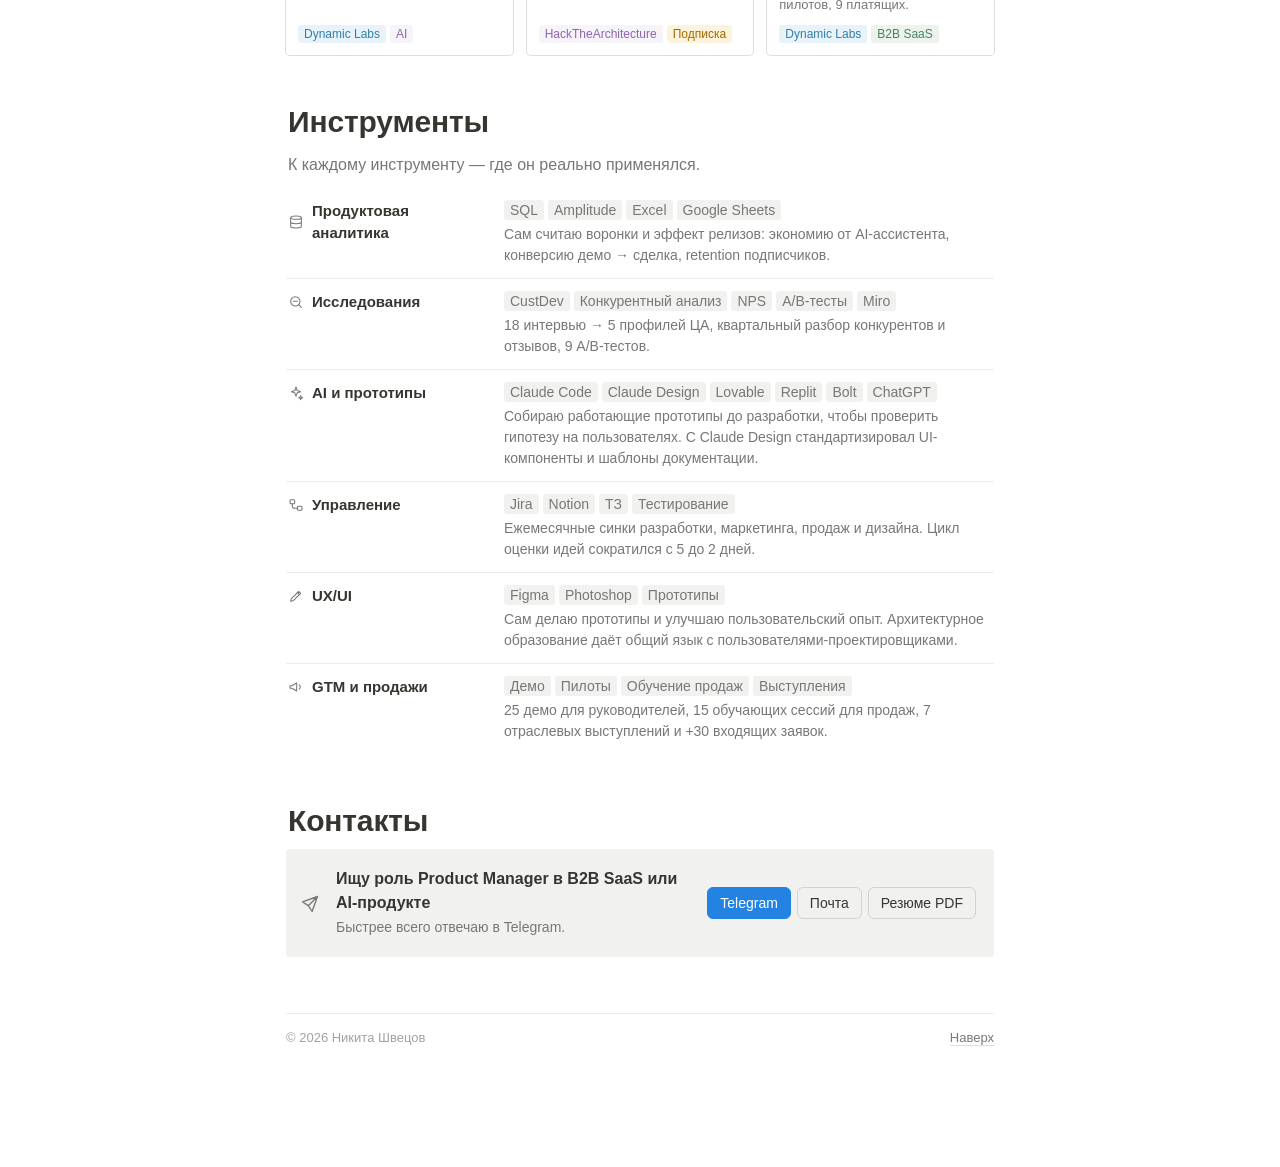
==== commit e087a928: "Redesign site in Notion-style page layout Co-Authored-By: Claude Opus 5.5 <noreply@anthropic.com> Cl" ====
--- a/index.html
+++ b/index.html
@@ -5,320 +5,297 @@
   <meta name="viewport" content="width=device-width, initial-scale=1">
   <title>Никита Швецов — Product Manager, B2B SaaS + AI</title>
   <meta name="description" content="Middle Product Manager в B2B SaaS. Делаю AI-функции, которые экономят время клиентов и деньги компании: −30% к времени онбординга, ≈1,35 млн ₽ экономии поддержки в год.">
-  <link rel="canonical" href="https://nikita-shvetsov.github.io/">
+  <link rel="canonical" href="https://nikita-shvet.github.io/">
   <link rel="icon" href="assets/favicon.svg" type="image/svg+xml">
-  <meta name="theme-color" content="#ffffff">
+  <meta name="theme-color" content="#ffffff" media="(prefers-color-scheme: light)">
+  <meta name="theme-color" content="#191919" media="(prefers-color-scheme: dark)">
 
   <!-- Превью ссылки в Telegram / соцсетях -->
   <meta property="og:type" content="website">
   <meta property="og:locale" content="ru_RU">
   <meta property="og:title" content="Никита Швецов — Product Manager, B2B SaaS + AI">
   <meta property="og:description" content="Делаю AI-функции в B2B SaaS: −30% к времени онбординга, ≈1,35 млн ₽ экономии поддержки в год, конверсия демо → сделка 22,5% → 42%.">
-  <meta property="og:url" content="https://nikita-shvetsov.github.io/">
-  <meta property="og:image" content="https://nikita-shvetsov.github.io/assets/og.jpg">
+  <meta property="og:url" content="https://nikita-shvet.github.io/">
+  <meta property="og:image" content="https://nikita-shvet.github.io/assets/og.jpg">
   <meta property="og:image:width" content="1200">
   <meta property="og:image:height" content="630">
   <meta name="twitter:card" content="summary_large_image">
 
   <link rel="stylesheet" href="assets/style.css">
 
-  <!-- Яндекс.Метрика: вставьте сюда код счётчика (см. README, шаг 6) -->
+  <!-- Яндекс.Метрика: вставьте сюда код счётчика (см. README) -->
 </head>
 <body>
-<a class="skip" href="#main">К содержанию</a>
-
-<header class="header">
-  <div class="wrap">
-    <a class="logo" href="#top">Никита Швецов</a>
-    <nav class="nav" aria-label="Разделы">
-      <a href="#resume">Резюме</a>
+<svg width="0" height="0" style="position:absolute" aria-hidden="true">
+  <symbol id="i-briefcase" viewBox="0 0 24 24"><rect x="3" y="7" width="18" height="13" rx="2"/><path d="M9 7V5a2 2 0 0 1 2-2h2a2 2 0 0 1 2 2v2M3 13h18"/></symbol>
+  <symbol id="i-target" viewBox="0 0 24 24"><circle cx="12" cy="12" r="9"/><circle cx="12" cy="12" r="5"/><circle cx="12" cy="12" r="1"/></symbol>
+  <symbol id="i-pin" viewBox="0 0 24 24"><path d="M12 21s-7-6.2-7-11a7 7 0 0 1 14 0c0 4.8-7 11-7 11z"/><circle cx="12" cy="10" r="2.5"/></symbol>
+  <symbol id="i-status" viewBox="0 0 24 24"><circle cx="12" cy="12" r="9"/><path d="M8 12.5l2.8 2.8L16 9.5"/></symbol>
+  <symbol id="i-at" viewBox="0 0 24 24"><circle cx="12" cy="12" r="4"/><path d="M16 8v5a3 3 0 0 0 6 0v-1a10 10 0 1 0-4 8"/></symbol>
+  <symbol id="i-file" viewBox="0 0 24 24"><path d="M14 3H7a2 2 0 0 0-2 2v14a2 2 0 0 0 2 2h10a2 2 0 0 0 2-2V8z"/><path d="M14 3v5h5M9 13h6M9 17h4"/></symbol>
+  <symbol id="i-bulb" viewBox="0 0 24 24"><path d="M9 18h6M10 21h4M12 3a6 6 0 0 0-3.8 10.6c.6.6.8 1.3.8 2.4h6c0-1.1.2-1.8.8-2.4A6 6 0 0 0 12 3z"/></symbol>
+  <symbol id="i-send" viewBox="0 0 24 24"><path d="M21 3L10 14M21 3l-6.5 18-4.5-7-7-4.5z"/></symbol>
+  <symbol id="i-text" viewBox="0 0 24 24"><path d="M4 7V5h16v2M12 5v14M9 19h6"/></symbol>
+  <symbol id="i-method" viewBox="0 0 24 24"><circle cx="11" cy="11" r="7"/><path d="M20 20l-4-4"/></symbol>
+  <symbol id="i-chart" viewBox="0 0 24 24"><path d="M4 20V11M10 20V5M16 20v-7M2 20h20"/></symbol>
+  <symbol id="i-tag" viewBox="0 0 24 24"><path d="M3 12V4a1 1 0 0 1 1-1h8l9 9-9 9z"/><circle cx="7.5" cy="7.5" r="1.3"/></symbol>
+  <symbol id="i-doc" viewBox="0 0 24 24"><path d="M14 3H7a2 2 0 0 0-2 2v14a2 2 0 0 0 2 2h10a2 2 0 0 0 2-2V8z"/><path d="M14 3v5h5"/></symbol>
+  <symbol id="i-data" viewBox="0 0 24 24"><ellipse cx="12" cy="5.5" rx="8" ry="2.5"/><path d="M4 5.5v13c0 1.4 3.6 2.5 8 2.5s8-1.1 8-2.5v-13M4 12c0 1.4 3.6 2.5 8 2.5s8-1.1 8-2.5"/></symbol>
+  <symbol id="i-search" viewBox="0 0 24 24"><circle cx="11" cy="11" r="7"/><path d="M20 20l-4-4M8 11h6"/></symbol>
+  <symbol id="i-spark" viewBox="0 0 24 24"><path d="M12 3l1.8 5.2L19 10l-5.2 1.8L12 17l-1.8-5.2L5 10l5.2-1.8zM19 16l.8 2.2L22 19l-2.2.8L19 22l-.8-2.2L16 19l2.2-.8z"/></symbol>
+  <symbol id="i-flow" viewBox="0 0 24 24"><rect x="3" y="4" width="7" height="6" rx="1.5"/><rect x="14" y="14" width="7" height="6" rx="1.5"/><path d="M6.5 10v4a3 3 0 0 0 3 3H14"/></symbol>
+  <symbol id="i-pen" viewBox="0 0 24 24"><path d="M4 20l4-1 11-11-3-3L5 16z"/><path d="M14 7l3 3"/></symbol>
+  <symbol id="i-mega" viewBox="0 0 24 24"><path d="M3 10v4h3l7 4V6L6 10zM17 9a4 4 0 0 1 0 6"/></symbol>
+</svg>
+
+<a class="skip" href="#content">К содержанию</a>
+
+<header class="topbar" id="topbar">
+  <nav class="crumbs" aria-label="Навигация">
+    <a href="#top"><img src="assets/photo.jpg" alt="">Никита Швецов</a>
+  </nav>
+  <div class="actions">
+    <a class="btn btn-ghost" href="assets/Nikita_Shvetsov_Product_Manager_CV.pdf" download>Резюме PDF</a>
+    <a class="btn btn-primary" href="https://t.me/user_synch" target="_blank" rel="noopener">Написать в Telegram</a>
+  </div>
+</header>
+
+<div class="cover" id="top" role="presentation"></div>
+
+<main class="page" id="content">
+  <img class="page-icon" src="assets/photo.jpg" width="640" height="800" alt="Никита Швецов">
+  <h1 class="title">Никита Швецов</h1>
+
+  <section class="props" aria-label="Коротко обо мне">
+    <div class="prop"><div class="prop-key"><svg class="icon"><use href="#i-briefcase"/></svg>Роль</div><div class="prop-val">Middle Product Manager</div></div>
+    <div class="prop"><div class="prop-key"><svg class="icon"><use href="#i-target"/></svg>Фокус</div>
+      <div class="prop-val"><span class="tag blue">B2B SaaS</span><span class="tag purple">AI-функции</span><span class="tag green">Продуктовая аналитика</span><span class="tag orange">CustDev</span><span class="tag yellow">Монетизация</span></div></div>
+    <div class="prop"><div class="prop-key"><svg class="icon"><use href="#i-pin"/></svg>Город</div><div class="prop-val">Москва</div></div>
+    <div class="prop"><div class="prop-key"><svg class="icon"><use href="#i-status"/></svg>Статус</div><div class="prop-val"><span class="tag green"><span class="dot"></span>Открыт к предложениям</span></div></div>
+    <div class="prop"><div class="prop-key"><svg class="icon"><use href="#i-at"/></svg>Контакты</div>
+      <div class="prop-val"><span><a href="https://t.me/user_synch" target="_blank" rel="noopener">Telegram @user_synch</a>, <a href="mailto:nikita.shvet@gmail.com?subject=%D0%92%D0%B0%D0%BA%D0%B0%D0%BD%D1%81%D0%B8%D1%8F%20Product%20Manager">nikita.shvet@gmail.com</a></span></div></div>
+    <div class="prop"><div class="prop-key"><svg class="icon"><use href="#i-file"/></svg>Резюме</div>
+      <div class="prop-val"><a class="file-chip" href="assets/Nikita_Shvetsov_Product_Manager_CV.pdf" download><svg class="icon"><use href="#i-doc"/></svg>Nikita_Shvetsov_CV.pdf</a></div></div>
+  </section>
+
+  <div class="blocks">
+    <div class="callout lead">
+      <svg class="icon"><use href="#i-bulb"/></svg>
+      <p>Делаю AI-функции в B2B SaaS, которые сокращают время клиентов и расходы компании. Веду продукт от CustDev и стратегии до релиза и продаж, с данными работаю сам.</p>
+    </div>
+
+    <nav class="toc" aria-label="Оглавление">
+      <a href="#results">Ключевые результаты</a>
+      <a href="#resume">Опыт</a>
       <a href="#research">Исследования</a>
       <a href="#products">Продукты</a>
       <a href="#tools">Инструменты</a>
+      <a href="#contact">Контакты</a>
     </nav>
-    <a class="btn btn-primary btn-sm" href="https://t.me/user_synch" target="_blank" rel="noopener">Написать в Telegram</a>
+
+    <!-- ===== Результаты ===== -->
+    <h2 id="results">Ключевые результаты</h2>
+    <table class="simple-table">
+      <tr><td>−30%</td><td>Время обучения новых пользователей после запуска AI-ассистента: с 7 до 5 дней</td></tr>
+      <tr><td>≈1,35 млн ₽ в год</td><td>Экономия на поддержке: обращений стало на 14% меньше при том же потоке новичков</td></tr>
+      <tr><td>22,5% → 42%</td><td>Конверсия из демо в сделку после 15 обучающих сессий для отдела продаж</td></tr>
+      <tr><td>+15 NPS</td><td>За 6 месяцев благодаря системе сбора обратной связи</td></tr>
+    </table>
+
+    <!-- ===== Опыт ===== -->
+    <h2 id="resume">Опыт</h2>
+    <p class="muted">3 года 11 месяцев в продукте: B2B SaaS для проектировщиков и подписная EdTech-платформа.</p>
+
+    <details class="toggle" open>
+      <summary><span class="toggle-title">Dynamic Labs, менеджер продукта</span><span class="toggle-meta">08.2023 — сейчас</span></summary>
+      <div class="toggle-body">
+        <p class="sub">PropTech: инструменты автоматизации BIM-проектирования, платформа для проектных команд и облачная библиотека 3D-моделей. <a href="https://dynamiclabs.dev/" target="_blank" rel="noopener">dynamiclabs.dev</a></p>
+
+        <h4>Стратегия и исследования</h4>
+        <ul>
+          <li>Собрал бэклог из 40+ инициатив, защитил у руководства 10, реализовал 7: <b>+5% выручки и 13 новых клиентов</b>.</li>
+          <li>Описал 5 профилей ЦА по 18 интервью и анализу рынка. На них перестроили позиционирование и лендинг: <b>конверсия +33%</b>.</li>
+          <li>Ввёл квартальный конкурентный анализ и разбор отзывов: 12 точек роста, 3 вошли в роадмап 2026.</li>
+          <li>Адаптировал корпоративную стратегию продукта под целевой рынок и составил тактический план вывода и развития.</li>
+        </ul>
+
+        <h4>Разработка продукта</h4>
+        <ul>
+          <li>Вывел AI-ассистент онбординга: обучение новых пользователей сократилось <b>с 7 до 5 дней</b>, обращений в поддержку стало на 14% меньше (≈1,35 млн ₽ в год). Ассистентом пользуются 60% новых пользователей.</li>
+          <li>Внедрил регулярный сбор и анализ обратной связи: <b>NPS +15</b> за 6 месяцев.</li>
+          <li>Стандартизировал UI-компоненты и шаблоны документации с помощью Claude Design, сократив зависимость внутренних продуктов от дизайн-команды.</li>
+        </ul>
+
+        <h4>Growth, GTM и процессы</h4>
+        <ul>
+          <li>Провёл 25 демо для руководителей проектных компаний: 15 перешли в пилот, <b>9 стали платящими</b>.</li>
+          <li>Провёл 15 обучающих сессий для отдела продаж: <b>конверсия из демо в сделку выросла с 22,5% до 42%</b>.</li>
+          <li>Ввёл ежемесячные синки разработки, маркетинга, продаж и дизайна: цикл оценки идей сократился <b>с 5 до 2 рабочих дней</b>.</li>
+          <li>Выступил на 7 отраслевых мероприятиях: +30 входящих заявок. Провёл 80+ пользовательских консультаций.</li>
+        </ul>
+      </div>
+    </details>
+
+    <details class="toggle">
+      <summary><span class="toggle-title">HackTheArchitecture, менеджер проекта</span><span class="toggle-meta">11.2022 — 08.2023</span></summary>
+      <div class="toggle-body">
+        <p class="sub">EdTech: онлайн-курсы и подписочные программы по BIM и цифровому проектированию для архитекторов и инженеров.</p>
+        <ul>
+          <li>Запустил подписную платформу с нуля: средний срок жизни подписчика вырос <b>с 21 до 90 дней</b>, выручка — 220 тыс. ₽ в месяц.</li>
+          <li>Привлёк 1000+ учеников почти без затрат на привлечение: контент и реферальная механика, конверсия регистрации в оплату ≈65%.</li>
+          <li>Провёл 9 A/B-тестов конверсии и удержания: лучшие дали <b>+20 п.п. к retention второго месяца</b>.</li>
+          <li>Переупаковал продукт и позиционирование: конверсия лендинга в оплату <b>с 23% до 44%</b>.</li>
+          <li>Руководил кросс-функциональной командой из 9 человек. Удержал стоимость привлечения и запуска при росте базы вдвое.</li>
+        </ul>
+      </div>
+    </details>
+
+    <details class="toggle">
+      <summary><span class="toggle-title">Образование, курсы и языки</span></summary>
+      <div class="toggle-body">
+        <ul>
+          <li><b>Центральный университет</b>, магистратура «Продуктовый менеджмент», выпуск 2028</li>
+          <li><b>Государственный университет по землеустройству</b>, бакалавриат «Архитектура», 2025</li>
+          <li><b>Bang Bang Education</b>, курс «Продакт-менеджмент», 09.2025 — 09.2026</li>
+          <li>Английский — B2</li>
+        </ul>
+      </div>
+    </details>
+
+    <!-- ===== Исследования ===== -->
+    <h2 id="research">Исследования</h2>
+    <p class="muted">Каждое исследование закончилось решением: изменился продукт, позиционирование или роадмап.</p>
+    <div class="db db-scroll">
+      <table class="db-table">
+        <thead>
+          <tr>
+            <th><svg class="icon"><use href="#i-text"/></svg>Название</th>
+            <th><svg class="icon"><use href="#i-method"/></svg>Метод</th>
+            <th><svg class="icon"><use href="#i-chart"/></svg>Результат</th>
+            <th><svg class="icon"><use href="#i-tag"/></svg>Проект</th>
+          </tr>
+        </thead>
+        <tbody>
+          <tr>
+            <td class="name"><a href="cases/personas.html"><svg class="icon"><use href="#i-doc"/></svg><span>5 профилей ЦА из 18 интервью</span></a></td>
+            <td>CustDev-интервью, анализ рынка</td>
+            <td>Новое позиционирование и лендинг: конверсия +33%</td>
+            <td><span class="tag blue">Dynamic Labs</span></td>
+          </tr>
+          <tr>
+            <td class="name">Квартальный разбор конкурентов и отзывов</td>
+            <td>Конкурентный анализ, разбор отзывов</td>
+            <td>12 точек роста, 3 вошли в роадмап 2026</td>
+            <td><span class="tag blue">Dynamic Labs</span></td>
+          </tr>
+          <tr>
+            <td class="name">Система сбора обратной связи</td>
+            <td>NPS, 80+ пользовательских консультаций</td>
+            <td>NPS +15 за 6 месяцев</td>
+            <td><span class="tag blue">Dynamic Labs</span></td>
+          </tr>
+          <tr>
+            <td class="name">9 A/B-тестов конверсии и удержания</td>
+            <td>A/B-тесты на живом трафике</td>
+            <td>+20 п.п. к retention второго месяца</td>
+            <td><span class="tag purple">HackTheArchitecture</span></td>
+          </tr>
+        </tbody>
+      </table>
+    </div>
+
+    <!-- ===== Продукты ===== -->
+    <h2 id="products">Продукты</h2>
+    <p class="muted">Что запускал и развивал, с цифрами до и после.</p>
+    <div class="gallery">
+      <a class="g-card" href="cases/ai-onboarding.html">
+        <div class="g-cover blue">7 → 5 дней<small>время онбординга</small></div>
+        <div class="g-body">
+          <div class="g-title">AI-ассистент онбординга</div>
+          <div class="g-desc">−14% обращений в поддержку, ≈1,35 млн ₽ в год, ассистентом пользуются 60% новичков.</div>
+          <div class="g-tags"><span class="tag blue">Dynamic Labs</span><span class="tag purple">AI</span></div>
+        </div>
+      </a>
+      <a class="g-card" href="cases/subscription-platform.html">
+        <div class="g-cover purple">21 → 90 дней<small>срок жизни подписчика</small></div>
+        <div class="g-body">
+          <div class="g-title">Подписная образовательная платформа</div>
+          <div class="g-desc">Запуск с нуля: 1000+ учеников, конверсия лендинга 23% → 44%.</div>
+          <div class="g-tags"><span class="tag purple">HackTheArchitecture</span><span class="tag yellow">Подписка</span></div>
+        </div>
+      </a>
+      <div class="g-card">
+        <div class="g-cover green">25 → 9<small>от демо до платящих клиентов</small></div>
+        <div class="g-body">
+          <div class="g-title">Платформа автоматизации BIM-проектирования</div>
+          <div class="g-desc">Бэклог 40+ инициатив, 7 реализовано: +5% выручки и 13 новых клиентов. 25 демо, 15 пилотов, 9 платящих.</div>
+          <div class="g-tags"><span class="tag blue">Dynamic Labs</span><span class="tag green">B2B SaaS</span></div>
+        </div>
+      </div>
+    </div>
+
+    <!-- ===== Инструменты ===== -->
+    <h2 id="tools">Инструменты</h2>
+    <p class="muted">К каждому инструменту — где он реально применялся.</p>
+    <div class="db-list">
+      <div class="db-row">
+        <div class="row-title"><svg class="icon"><use href="#i-data"/></svg>Продуктовая аналитика</div>
+        <div><div class="chips"><span class="tag">SQL</span><span class="tag">Amplitude</span><span class="tag">Excel</span><span class="tag">Google Sheets</span></div>
+          <p>Сам считаю воронки и эффект релизов: экономию от AI-ассистента, конверсию демо → сделка, retention подписчиков.</p></div>
+      </div>
+      <div class="db-row">
+        <div class="row-title"><svg class="icon"><use href="#i-search"/></svg>Исследования</div>
+        <div><div class="chips"><span class="tag">CustDev</span><span class="tag">Конкурентный анализ</span><span class="tag">NPS</span><span class="tag">A/B-тесты</span><span class="tag">Miro</span></div>
+          <p>18 интервью → 5 профилей ЦА, квартальный разбор конкурентов и отзывов, 9 A/B-тестов.</p></div>
+      </div>
+      <div class="db-row">
+        <div class="row-title"><svg class="icon"><use href="#i-spark"/></svg>AI и прототипы</div>
+        <div><div class="chips"><span class="tag">Claude Code</span><span class="tag">Claude Design</span><span class="tag">Lovable</span><span class="tag">Replit</span><span class="tag">Bolt</span><span class="tag">ChatGPT</span></div>
+          <p>Собираю работающие прототипы до разработки, чтобы проверить гипотезу на пользователях. С Claude Design стандартизировал UI-компоненты и шаблоны документации.</p></div>
+      </div>
+      <div class="db-row">
+        <div class="row-title"><svg class="icon"><use href="#i-flow"/></svg>Управление</div>
+        <div><div class="chips"><span class="tag">Jira</span><span class="tag">Notion</span><span class="tag">ТЗ</span><span class="tag">Тестирование</span></div>
+          <p>Ежемесячные синки разработки, маркетинга, продаж и дизайна. Цикл оценки идей сократился с 5 до 2 дней.</p></div>
+      </div>
+      <div class="db-row">
+        <div class="row-title"><svg class="icon"><use href="#i-pen"/></svg>UX/UI</div>
+        <div><div class="chips"><span class="tag">Figma</span><span class="tag">Photoshop</span><span class="tag">Прототипы</span></div>
+          <p>Сам делаю прототипы и улучшаю пользовательский опыт. Архитектурное образование даёт общий язык с пользователями-проектировщиками.</p></div>
+      </div>
+      <div class="db-row">
+        <div class="row-title"><svg class="icon"><use href="#i-mega"/></svg>GTM и продажи</div>
+        <div><div class="chips"><span class="tag">Демо</span><span class="tag">Пилоты</span><span class="tag">Обучение продаж</span><span class="tag">Выступления</span></div>
+          <p>25 демо для руководителей, 15 обучающих сессий для продаж, 7 отраслевых выступлений и +30 входящих заявок.</p></div>
+      </div>
+    </div>
+
+    <!-- ===== Контакты ===== -->
+    <h2 id="contact">Контакты</h2>
+    <div class="callout contact-callout">
+      <svg class="icon"><use href="#i-send"/></svg>
+      <div class="text"><b>Ищу роль Product Manager в B2B SaaS или AI-продукте</b><span>Быстрее всего отвечаю в Telegram.</span></div>
+      <div class="btns">
+        <a class="btn btn-primary" href="https://t.me/user_synch" target="_blank" rel="noopener">Telegram</a>
+        <a class="btn" href="mailto:nikita.shvet@gmail.com?subject=%D0%92%D0%B0%D0%BA%D0%B0%D0%BD%D1%81%D0%B8%D1%8F%20Product%20Manager">Почта</a>
+        <a class="btn" href="assets/Nikita_Shvetsov_Product_Manager_CV.pdf" download>Резюме PDF</a>
+      </div>
+    </div>
   </div>
-</header>
-
-<main id="main">
-
-  <!-- ===== Первый экран ===== -->
-  <section class="hero" id="top">
-    <div class="wrap">
-      <div class="hero-grid">
-        <div>
-          <div class="eyebrow">Middle Product Manager · B2B SaaS + AI</div>
-          <h1>Никита Швецов</h1>
-          <p class="role">Продакт-менеджер, Москва</p>
-          <p class="lead">Делаю AI-функции в B2B SaaS, которые сокращают время клиентов и расходы компании. Веду продукт от CustDev и стратегии до релиза и продаж, с данными работаю сам.</p>
-          <div class="btns">
-            <a class="btn btn-primary" href="https://t.me/user_synch" target="_blank" rel="noopener">Telegram</a>
-            <a class="btn" href="mailto:nikita.shvet@gmail.com?subject=%D0%92%D0%B0%D0%BA%D0%B0%D0%BD%D1%81%D0%B8%D1%8F%20Product%20Manager">nikita.shvet@gmail.com</a>
-            <a class="btn" href="assets/Nikita_Shvetsov_Product_Manager_CV.pdf" download>Резюме, PDF</a>
-          </div>
-          <div class="status">Открыт к предложениям: Product Manager в B2B SaaS и AI-продуктах</div>
-        </div>
-        <div class="photo-col">
-          <img class="photo" src="assets/photo.jpg" width="640" height="800" alt="Никита Швецов">
-        </div>
-      </div>
-    </div>
-  </section>
-
-  <div class="wrap">
-    <div class="metrics" aria-label="Ключевые результаты">
-      <div class="metric"><b>−30%</b><span>время обучения новых пользователей после запуска AI-ассистента</span></div>
-      <div class="metric"><b>≈1,35 млн ₽</b><span>в год экономии на поддержке: −14% обращений</span></div>
-      <div class="metric"><b>22,5% → 42%</b><span>конверсия из демо в сделку после обучения отдела продаж</span></div>
-      <div class="metric"><b>+15 NPS</b><span>за 6 месяцев за счёт системы сбора обратной связи</span></div>
-    </div>
-  </div>
-
-  <!-- ===== 01 Резюме ===== -->
-  <section class="section" id="resume">
-    <div class="wrap">
-      <div class="section-head">
-        <div class="num">01</div>
-        <div>
-          <h2>Резюме</h2>
-          <p>3 года 11 месяцев в продукте: B2B SaaS для проектировщиков и подписная EdTech-платформа.</p>
-        </div>
-      </div>
-
-      <div class="section-body">
-        <p class="about">С августа 2023 года развиваю платформу автоматизации проектирования в Dynamic Labs, от стратегии и CustDev до релизов и выхода на рынок. Запустил AI-ассистент онбординга и выстроил продуктовый процесс между разработкой, маркетингом, продажами и дизайном. До этого с нуля запустил подписную образовательную платформу для архитекторов: 1000+ учеников и срок жизни подписчика ×4.</p>
-      </div>
-
-      <article class="job">
-        <div class="job-when"><strong>08.2023 — сейчас</strong>Москва</div>
-        <div>
-          <h3>Менеджер продукта, <a href="https://dynamiclabs.dev/" target="_blank" rel="noopener">Dynamic Labs</a></h3>
-          <p class="company-desc">PropTech: инструменты автоматизации BIM-проектирования, платформенные решения для проектных команд, облачная библиотека 3D-моделей.</p>
-
-          <h4>Стратегия и исследования</h4>
-          <ul>
-            <li>Собрал бэклог из 40+ инициатив, защитил у руководства 10, реализовал 7: <b>+5% выручки и 13 новых клиентов</b>.</li>
-            <li>Описал 5 профилей ЦА по 18 интервью и рыночному анализу. На них перестроили позиционирование и лендинг: <b>конверсия +33%</b>.</li>
-            <li>Ввёл квартальный конкурентный анализ и разбор отзывов: 12 точек роста, 3 вошли в роадмап 2026.</li>
-            <li>Адаптировал корпоративную стратегию продукта под целевой рынок и составил тактический план вывода и развития.</li>
-          </ul>
-
-          <h4>Разработка продукта</h4>
-          <ul>
-            <li>Вывел AI-ассистент онбординга: обучение новых пользователей сократилось <b>с 7 до 5 дней</b>, обращений в поддержку стало меньше на 14% (≈1,35 млн ₽ в год). Ассистентом пользуются 60% новых пользователей.</li>
-            <li>Внедрил регулярный сбор и анализ обратной связи: <b>NPS +15</b> за 6 месяцев.</li>
-            <li>Стандартизировал UI-компоненты и шаблоны документации с помощью Claude Design, сократив зависимость внутренних продуктов от дизайн-команды.</li>
-          </ul>
-
-          <h4>Growth, GTM и процессы</h4>
-          <ul>
-            <li>Провёл 25 демо для руководителей проектных компаний: 15 перешли в пилот, <b>9 стали платящими</b>.</li>
-            <li>Провёл 15 обучающих сессий для отдела продаж: <b>конверсия демо → сделка выросла с 22,5% до 42%</b>.</li>
-            <li>Ввёл ежемесячные синки разработки, маркетинга, продаж и дизайна: цикл оценки идей сократился <b>с 5 до 2 рабочих дней</b>.</li>
-            <li>Выступил на 7 отраслевых мероприятиях: +30 входящих заявок. Провёл 80+ пользовательских консультаций.</li>
-          </ul>
-        </div>
-      </article>
-
-      <article class="job">
-        <div class="job-when"><strong>11.2022 — 08.2023</strong>Москва</div>
-        <div>
-          <h3>Менеджер проекта, HackTheArchitecture</h3>
-          <p class="company-desc">EdTech/PropTech: онлайн-курсы и подписочные программы по BIM и цифровому проектированию для архитекторов и инженеров.</p>
-          <ul>
-            <li>Запустил подписную платформу с нуля: средний срок жизни подписчика вырос <b>с 21 до 90 дней</b>, выручка — 220 тыс. ₽ в месяц.</li>
-            <li>Привлёк 1000+ учеников почти без затрат на привлечение: контент и реферальная механика, конверсия регистрации в оплату ≈65%.</li>
-            <li>Провёл 9 A/B-тестов конверсии и удержания: лучшие дали <b>+20 п.п. к retention второго месяца</b>.</li>
-            <li>Переупаковал продукт и позиционирование: конверсия лендинга в оплату <b>с 23% до 44%</b>.</li>
-            <li>Руководил кросс-функциональной командой из 9 человек. Удержал стоимость привлечения и запуска при росте базы вдвое.</li>
-          </ul>
-        </div>
-      </article>
-
-      <div class="facts">
-        <div>
-          <h4>Образование</h4>
-          <p><b>Центральный университет</b><br><span class="muted">Магистратура «Продуктовый менеджмент», выпуск 2028</span></p>
-          <p><b>Государственный университет по землеустройству</b><br><span class="muted">Бакалавриат «Архитектура», 2025</span></p>
-        </div>
-        <div>
-          <h4>Курсы</h4>
-          <p><b>Bang Bang Education</b><br><span class="muted">Продакт-менеджмент, 09.2025 — 09.2026</span></p>
-        </div>
-        <div>
-          <h4>Языки</h4>
-          <p>Русский — родной<br>Английский — B2</p>
-        </div>
-      </div>
-    </div>
-  </section>
-
-  <!-- ===== 02 Исследования ===== -->
-  <section class="section" id="research">
-    <div class="wrap">
-      <div class="section-head">
-        <div class="num">02</div>
-        <div>
-          <h2>Исследования</h2>
-          <p>Discovery, которое заканчивается решением: каждое исследование ниже изменило продукт, позиционирование или роадмап.</p>
-        </div>
-      </div>
-
-      <div class="cards">
-        <a class="card card-wide" href="cases/personas.html">
-          <div class="tag">Dynamic Labs · CustDev · Позиционирование</div>
-          <h3>5 профилей ЦА из 18 интервью</h3>
-          <div class="flow">
-            <div><b>Метод</b>18 интервью + анализ рынка</div>
-            <div><b>Инсайт</b>5 профилей целевых покупателей</div>
-            <div><b>Решение</b>Новое позиционирование и лендинг</div>
-            <div><b>Результат</b>Конверсия лендинга +33%</div>
-          </div>
-          <span class="more">Читать кейс →</span>
-        </a>
-
-        <div class="card">
-          <div class="tag">Dynamic Labs · Конкурентный анализ</div>
-          <h3>Квартальный разбор конкурентов и отзывов</h3>
-          <p>Регулярный анализ рынка и отзывов пользователей вместо разовых исследований под запрос.</p>
-          <div class="result"><b>12 точек роста</b>, 3 вошли в роадмап 2026. Отчёт стал рабочим инструментом решений у руководства.</div>
-        </div>
-
-        <div class="card">
-          <div class="tag">Dynamic Labs · Обратная связь</div>
-          <h3>Система сбора обратной связи</h3>
-          <p>Регулярный сбор и разбор фидбэка плюс 80+ пользовательских консультаций, которые питают бэклог.</p>
-          <div class="result"><b>NPS +15</b> за 6 месяцев.</div>
-        </div>
-
-        <div class="card card-wide">
-          <div class="tag">HackTheArchitecture · Эксперименты</div>
-          <h3>9 A/B-тестов конверсии и удержания</h3>
-          <p>Проверял гипотезы по онбордингу, упаковке и удержанию подписчиков на живом трафике.</p>
-          <div class="result">Лучшие тесты дали <b>+20 п.п. к retention второго месяца</b>.</div>
-        </div>
-      </div>
-    </div>
-  </section>
-
-  <!-- ===== 03 Продукты ===== -->
-  <section class="section" id="products">
-    <div class="wrap">
-      <div class="section-head">
-        <div class="num">03</div>
-        <div>
-          <h2>Продукты</h2>
-          <p>Что запускал и развивал, с цифрами до и после.</p>
-        </div>
-      </div>
-
-      <div class="cards">
-        <a class="card" href="cases/ai-onboarding.html">
-          <div class="tag">Dynamic Labs · AI · Онбординг</div>
-          <h3>AI-ассистент онбординга</h3>
-          <p>Ассистент, который проводит новых пользователей платформы через обучение и снимает типовые вопросы с поддержки.</p>
-          <div class="result">Обучение <b>7 → 5 дней</b>, −14% обращений, <b>≈1,35 млн ₽ в год</b>, 60% новых пользователей им пользуются.</div>
-          <span class="more">Читать кейс →</span>
-        </a>
-
-        <a class="card" href="cases/subscription-platform.html">
-          <div class="tag">HackTheArchitecture · EdTech · Подписка</div>
-          <h3>Подписная образовательная платформа</h3>
-          <p>Запуск с нуля: модель подписки, упаковка, рост через контент и рефералы, команда из 9 человек.</p>
-          <div class="result">1000+ учеников, срок жизни подписчика <b>21 → 90 дней</b>, лендинг <b>23% → 44%</b>.</div>
-          <span class="more">Читать кейс →</span>
-        </a>
-
-        <div class="card card-wide">
-          <div class="tag">Dynamic Labs · B2B SaaS · Рост</div>
-          <h3>Платформа автоматизации BIM-проектирования</h3>
-          <p>Отвечаю за развитие и вывод на рынок: от приоритизации бэклога до продаж руководителям проектных компаний.</p>
-          <div class="flow">
-            <div><b>Бэклог</b>40+ инициатив</div>
-            <div><b>Защищено</b>10 у руководства</div>
-            <div><b>Реализовано</b>7 инициатив</div>
-            <div><b>Эффект</b>+5% выручки, 13 клиентов</div>
-          </div>
-          <div class="funnel" aria-label="Воронка продаж">
-            <div class="funnel-row">Демо<div class="funnel-bar"><i style="width:100%"></i><span>25</span></div></div>
-            <div class="funnel-row">Пилоты<div class="funnel-bar"><i style="width:60%"></i><span>15</span></div></div>
-            <div class="funnel-row">Платящие<div class="funnel-bar"><i style="width:36%"></i><span>9</span></div></div>
-          </div>
-        </div>
-      </div>
-    </div>
-  </section>
-
-  <!-- ===== 04 Инструменты ===== -->
-  <section class="section" id="tools">
-    <div class="wrap">
-      <div class="section-head">
-        <div class="num">04</div>
-        <div>
-          <h2>Инструменты</h2>
-          <p>Не список ради списка: к каждому инструменту — где он реально применялся.</p>
-        </div>
-      </div>
-
-      <div class="tools">
-        <div class="tool">
-          <h3>Продуктовая аналитика</h3>
-          <div class="chips"><span class="chip">SQL</span><span class="chip">Amplitude</span><span class="chip">Excel</span><span class="chip">Google Sheets</span></div>
-          <p>Сам считаю воронки и эффект релизов: экономию от AI-ассистента, конверсию демо → сделка, retention подписчиков.</p>
-        </div>
-        <div class="tool">
-          <h3>Исследования</h3>
-          <div class="chips"><span class="chip">CustDev</span><span class="chip">Конкурентный анализ</span><span class="chip">NPS</span><span class="chip">A/B-тесты</span><span class="chip">Miro</span></div>
-          <p>18 интервью → 5 профилей ЦА, квартальный разбор конкурентов и отзывов, 9 A/B-тестов.</p>
-        </div>
-        <div class="tool">
-          <h3>AI и прототипирование</h3>
-          <div class="chips"><span class="chip">Claude Code</span><span class="chip">Claude Design</span><span class="chip">Lovable</span><span class="chip">Replit</span><span class="chip">Bolt</span><span class="chip">ChatGPT</span></div>
-          <p>Собираю работающие прототипы до разработки, чтобы проверить гипотезу на пользователях. С Claude Design стандартизировал UI-компоненты и шаблоны документации.</p>
-        </div>
-        <div class="tool">
-          <h3>Управление и поставка</h3>
-          <div class="chips"><span class="chip">Jira</span><span class="chip">Notion</span><span class="chip">ТЗ</span><span class="chip">Тестирование</span></div>
-          <p>Ежемесячные синки разработки, маркетинга, продаж и дизайна. Цикл оценки идей сократился с 5 до 2 дней.</p>
-        </div>
-        <div class="tool">
-          <h3>UX/UI</h3>
-          <div class="chips"><span class="chip">Figma</span><span class="chip">Photoshop</span><span class="chip">Прототипы</span></div>
-          <p>Сам делаю прототипы и улучшаю пользовательский опыт. Архитектурное образование даёт общий язык с пользователями-проектировщиками.</p>
-        </div>
-        <div class="tool">
-          <h3>GTM и продажи</h3>
-          <div class="chips"><span class="chip">Демо</span><span class="chip">Пилоты</span><span class="chip">Обучение продаж</span><span class="chip">Выступления</span></div>
-          <p>25 демо для руководителей, 15 обучающих сессий для продаж, 7 отраслевых выступлений и +30 входящих заявок.</p>
-        </div>
-      </div>
-    </div>
-  </section>
-
-  <!-- ===== Контакты ===== -->
-  <section class="section" id="contact">
-    <div class="wrap">
-      <div class="contact">
-        <div>
-          <h2>Обсудим вашу вакансию?</h2>
-          <p>Ищу роль Product Manager в B2B SaaS или AI-продукте. Быстрее всего отвечаю в Telegram.</p>
-        </div>
-        <div class="links">
-          <a class="btn btn-primary" href="https://t.me/user_synch" target="_blank" rel="noopener">Telegram @user_synch</a>
-          <a class="btn" href="mailto:nikita.shvet@gmail.com?subject=%D0%92%D0%B0%D0%BA%D0%B0%D0%BD%D1%81%D0%B8%D1%8F%20Product%20Manager">nikita.shvet@gmail.com</a>
-          <a class="btn" href="assets/Nikita_Shvetsov_Product_Manager_CV.pdf" download>Скачать резюме, PDF</a>
-        </div>
-      </div>
-    </div>
-  </section>
-
+
+  <footer class="footer">
+    <span>© 2026 Никита Швецов</span>
+    <a href="#top">Наверх</a>
+  </footer>
 </main>
 
-<footer class="footer">
-  <div class="wrap">
-    <span>© 2026 Никита Швецов</span>
-    <a href="#top">Наверх ↑</a>
-  </div>
-</footer>
+<script>
+  (function () {
+    var bar = document.getElementById('topbar');
+    function onScroll() { bar.classList.toggle('scrolled', window.scrollY > 4); }
+    window.addEventListener('scroll', onScroll, { passive: true });
+    onScroll();
+  })();
+</script>
 </body>
 </html>
--- a/assets/style.css
+++ b/assets/style.css
@@ -1,244 +1,354 @@
-/* ===== Токены ===== */
+/* =========================================================
+   Сайт как Notion-страница: обложка, иконка, свойства,
+   выноски, переключатели, таблицы и галерея.
+   ========================================================= */
+
 :root {
+  --text: #37352f;
+  --text-2: #787774;
+  --text-3: #a5a29c;
   --bg: #ffffff;
-  --bg-soft: #f5f6f8;
-  --text: #111418;
-  --text-2: #4a515c;
-  --text-3: #7a828e;
-  --line: #e4e7eb;
-  --accent: #1f4fd8;
-  --accent-soft: #eaf0ff;
-  --accent-text: #ffffff;
-  --todo-bg: #fff7e0;
-  --todo-line: #e0b84a;
-  --todo-text: #6b5210;
-  --radius: 14px;
-  --wrap: 1080px;
-  --gutter: 24px;
-  --font: -apple-system, BlinkMacSystemFont, "Segoe UI", Roboto, "Helvetica Neue", Arial, sans-serif;
+  --bg-soft: #f7f6f3;
+  --bg-callout: #f1f1ef;
+  --hover: rgba(55, 53, 47, .06);
+  --line: rgba(55, 53, 47, .09);
+  --line-strong: rgba(55, 53, 47, .16);
+  --blue: #2383e2;
+  --blue-hover: #0077d4;
+  --link: #37352f;
+
+  /* Цвета тегов Notion */
+  --tag-gray-bg: #f1f1ef;   --tag-gray: #787774;
+  --tag-blue-bg: #e7f3f8;   --tag-blue: #337ea9;
+  --tag-green-bg: #edf3ec;  --tag-green: #448361;
+  --tag-yellow-bg: #fbf3db; --tag-yellow: #9f6b00;
+  --tag-purple-bg: #f6f3f9; --tag-purple: #9065b0;
+  --tag-orange-bg: #fbecdd; --tag-orange: #c4620b;
+
+  /* Обложка: чертёжная сетка */
+  --cover-bg: #e9f1f8;
+  --cover-line: rgba(35, 131, 226, .10);
+  --cover-line-strong: rgba(35, 131, 226, .18);
+
+  --page: 708px;
+  --gutter: 96px;
+  --radius: 4px;
+  --font: ui-sans-serif, -apple-system, BlinkMacSystemFont, "Segoe UI", "Helvetica Neue", Helvetica, Arial, sans-serif;
   color-scheme: light dark;
 }
+
 @media (prefers-color-scheme: dark) {
   :root {
-    --bg: #0f1114;
-    --bg-soft: #171a1f;
-    --text: #eef0f3;
-    --text-2: #b3bac4;
-    --text-3: #868e99;
-    --line: #262a31;
-    --accent: #7d9dff;
-    --accent-soft: #1a2240;
-    --accent-text: #0f1114;
-    --todo-bg: #2b2412;
-    --todo-line: #8a6d1f;
-    --todo-text: #f0d68a;
+    --text: rgba(255, 255, 255, .86);
+    --text-2: #9b9b9b;
+    --text-3: #6f6f6f;
+    --bg: #191919;
+    --bg-soft: #202020;
+    --bg-callout: #252525;
+    --hover: rgba(255, 255, 255, .055);
+    --line: rgba(255, 255, 255, .09);
+    --line-strong: rgba(255, 255, 255, .16);
+    --blue: #2f8ae6;
+    --blue-hover: #4a9bec;
+    --link: rgba(255, 255, 255, .86);
+
+    --tag-gray-bg: #2f2f2f;   --tag-gray: #9b9b9b;
+    --tag-blue-bg: #1f3646;   --tag-blue: #6cb4e0;
+    --tag-green-bg: #233a2c;  --tag-green: #6fbf8b;
+    --tag-yellow-bg: #3d3420; --tag-yellow: #e2b65a;
+    --tag-purple-bg: #352a40; --tag-purple: #b996d8;
+    --tag-orange-bg: #3f2c1c; --tag-orange: #e59a54;
+
+    --cover-bg: #1b2530;
+    --cover-line: rgba(108, 180, 224, .08);
+    --cover-line-strong: rgba(108, 180, 224, .18);
   }
 }
 
-/* ===== База ===== */
+/* ---------- База ---------- */
 *, *::before, *::after { box-sizing: border-box; }
-html { scroll-behavior: smooth; scroll-padding-top: 80px; -webkit-text-size-adjust: 100%; }
+html { -webkit-text-size-adjust: 100%; scroll-behavior: smooth; scroll-padding-top: 60px; }
 body {
   margin: 0;
   background: var(--bg);
   color: var(--text);
-  font: 400 17px/1.6 var(--font);
+  font: 400 16px/1.5 var(--font);
   -webkit-font-smoothing: antialiased;
 }
-img { max-width: 100%; display: block; }
-a { color: var(--accent); text-decoration: none; }
-a:hover { text-decoration: underline; text-underline-offset: 3px; }
-h1, h2, h3, h4 { margin: 0; line-height: 1.2; letter-spacing: -0.01em; }
-p { margin: 0 0 1em; }
-ul { margin: 0; padding-left: 1.2em; }
-li + li { margin-top: .4em; }
-.wrap { max-width: var(--wrap); margin: 0 auto; padding: 0 var(--gutter); }
+img { display: block; max-width: 100%; }
+p { margin: 0; }
+ul, ol { margin: 0; padding-left: 1.6em; }
+a { color: var(--link); text-decoration: underline; text-decoration-color: var(--line-strong); text-underline-offset: 3px; }
+a:hover { text-decoration-color: currentColor; }
+:focus-visible { outline: 2px solid var(--blue); outline-offset: 2px; border-radius: 3px; }
+.skip { position: absolute; left: -999px; }
+.skip:focus { left: 12px; top: 8px; z-index: 50; background: var(--bg); padding: 6px 10px; }
+.icon { width: 16px; height: 16px; flex: none; fill: none; stroke: currentColor; stroke-width: 1.6; stroke-linecap: round; stroke-linejoin: round; }
 .muted { color: var(--text-2); }
-.small { font-size: 14px; color: var(--text-3); }
-.skip { position: absolute; left: -999px; }
-.skip:focus { left: 16px; top: 16px; z-index: 100; background: var(--bg); padding: 8px 12px; }
-:focus-visible { outline: 2px solid var(--accent); outline-offset: 2px; border-radius: 4px; }
-
-/* ===== Шапка ===== */
-.header {
-  position: sticky; top: 0; z-index: 10;
-  background: color-mix(in srgb, var(--bg) 88%, transparent);
-  backdrop-filter: saturate(180%) blur(12px);
-  -webkit-backdrop-filter: saturate(180%) blur(12px);
+
+/* ---------- Верхняя панель ---------- */
+.topbar {
+  position: sticky; top: 0; z-index: 20;
+  height: 45px; padding: 0 12px;
+  display: flex; align-items: center; gap: 8px;
+  background: var(--bg);
+  border-bottom: 1px solid transparent;
+  transition: border-color .2s;
+}
+.topbar.scrolled { border-bottom-color: var(--line); }
+.crumbs { display: flex; align-items: center; min-width: 0; font-size: 14px; }
+.crumbs a, .crumbs span {
+  display: inline-flex; align-items: center; gap: 6px;
+  padding: 2px 6px; border-radius: var(--radius);
+  color: var(--text); text-decoration: none; white-space: nowrap;
+  overflow: hidden; text-overflow: ellipsis;
+}
+.crumbs a:hover { background: var(--hover); }
+.crumbs .sep { color: var(--text-3); padding: 0 1px; }
+.crumbs img { width: 20px; height: 20px; border-radius: 50%; object-fit: cover; }
+.topbar .actions { margin-left: auto; display: flex; gap: 4px; }
+
+/* ---------- Кнопки ---------- */
+.btn {
+  display: inline-flex; align-items: center; justify-content: center; gap: 6px;
+  height: 32px; padding: 0 12px; border-radius: 6px;
+  font: 500 14px/1 var(--font); white-space: nowrap; text-decoration: none;
+  color: var(--text); background: transparent; border: 1px solid var(--line-strong);
+  transition: background .12s;
+}
+.btn:hover { background: var(--hover); }
+.btn-primary { background: var(--blue); border-color: var(--blue); color: #fff; }
+.btn-primary:hover { background: var(--blue-hover); }
+.btn-ghost { border-color: transparent; color: var(--text-2); }
+.btn-ghost:hover { color: var(--text); }
+
+/* ---------- Обложка и иконка страницы ---------- */
+.cover {
+  height: 30vh; min-height: 160px; max-height: 280px;
+  background-color: var(--cover-bg);
+  background-image:
+    linear-gradient(var(--cover-line-strong) 1px, transparent 1px),
+    linear-gradient(90deg, var(--cover-line-strong) 1px, transparent 1px),
+    linear-gradient(var(--cover-line) 1px, transparent 1px),
+    linear-gradient(90deg, var(--cover-line) 1px, transparent 1px);
+  background-size: 120px 120px, 120px 120px, 24px 24px, 24px 24px;
+  background-position: -1px -1px;
+}
+.cover-sm { height: 18vh; min-height: 110px; max-height: 180px; }
+
+.page { max-width: calc(var(--page) + var(--gutter) * 2); margin: 0 auto; padding: 0 var(--gutter) 120px; }
+
+.page-icon {
+  width: 124px; height: 124px; margin-top: -62px; margin-bottom: 16px;
+  border-radius: 50%; object-fit: cover; object-position: 50% 18%;
+  border: 4px solid var(--bg); background: var(--bg-soft);
+  position: relative;
+}
+.page-emoji {
+  width: 78px; height: 78px; margin-top: -42px; margin-bottom: 12px;
+  display: grid; place-items: center; border-radius: 12px;
+  background: var(--bg); position: relative;
+}
+.page-emoji .icon { width: 58px; height: 58px; stroke-width: 1.2; color: var(--text-2); }
+.no-icon { height: 48px; }
+
+h1.title { font-size: 40px; line-height: 1.2; font-weight: 700; letter-spacing: -.01em; margin: 0 0 12px; }
+
+/* ---------- Свойства страницы ---------- */
+.props { margin: 4px 0 20px; padding-bottom: 14px; border-bottom: 1px solid var(--line); font-size: 14px; }
+.prop { display: grid; grid-template-columns: 160px 1fr; align-items: start; min-height: 34px; }
+.prop-key {
+  display: flex; align-items: center; gap: 6px; height: 34px; padding: 0 6px; margin-left: -6px;
+  color: var(--text-2); border-radius: var(--radius);
+}
+.prop-val { display: flex; flex-wrap: wrap; align-items: center; gap: 4px 6px; min-height: 34px; padding: 5px 6px; }
+.prop-val a { color: var(--text); }
+
+.tag {
+  display: inline-flex; align-items: center; height: 20px; padding: 0 6px; border-radius: 3px;
+  font-size: 14px; line-height: 1; white-space: nowrap;
+  background: var(--tag-gray-bg); color: var(--tag-gray);
+}
+.tag.blue { background: var(--tag-blue-bg); color: var(--tag-blue); }
+.tag.green { background: var(--tag-green-bg); color: var(--tag-green); }
+.tag.yellow { background: var(--tag-yellow-bg); color: var(--tag-yellow); }
+.tag.purple { background: var(--tag-purple-bg); color: var(--tag-purple); }
+.tag.orange { background: var(--tag-orange-bg); color: var(--tag-orange); }
+.tag .dot { width: 6px; height: 6px; border-radius: 50%; background: currentColor; margin-right: 5px; }
+.file-chip { display: inline-flex; align-items: center; gap: 6px; text-decoration: none; padding: 1px 4px; margin-left: -4px; border-radius: var(--radius); }
+.file-chip:hover { background: var(--hover); }
+
+/* ---------- Блоки контента ---------- */
+.blocks > * + * { margin-top: 4px; }
+.blocks p { padding: 3px 2px; }
+h2 { font-size: 30px; line-height: 1.3; font-weight: 600; margin: 44px 0 6px; padding: 3px 2px; letter-spacing: -.005em; }
+h3 { font-size: 20px; line-height: 1.3; font-weight: 600; margin: 24px 0 2px; padding: 3px 2px; }
+.blocks > h2 { margin-top: 44px; }
+.blocks > h3 { margin-top: 24px; }
+.blocks li { padding: 2px 0; }
+.blocks li::marker { color: var(--text); }
+hr { border: 0; border-top: 1px solid var(--line); margin: 18px 0; }
+
+.callout {
+  display: flex; gap: 10px; align-items: flex-start;
+  padding: 16px 16px 16px 12px; border-radius: var(--radius);
+  background: var(--bg-callout);
+}
+.callout > .icon { margin-top: 3px; width: 20px; height: 20px; color: var(--text-2); }
+.callout p { padding: 0; }
+.callout.lead { font-size: 17px; }
+
+/* Оглавление */
+.toc { display: flex; flex-direction: column; padding: 4px 0; margin: 10px 0 0; }
+.toc a { align-self: flex-start; padding: 3px 2px; font-size: 14px; color: var(--text-2); text-decoration-color: var(--line-strong); }
+.toc a:hover { color: var(--text); }
+
+/* Простая таблица */
+.simple-table { width: 100%; border-collapse: collapse; font-size: 14px; margin: 8px 0; }
+.simple-table td, .simple-table th { border: 1px solid var(--line-strong); padding: 7px 9px; vertical-align: top; text-align: left; }
+.simple-table th { font-weight: 500; color: var(--text-2); background: var(--bg-soft); }
+.simple-table td:first-child { width: 34%; font-weight: 600; font-size: 16px; white-space: nowrap; font-variant-numeric: tabular-nums; }
+
+/* Переключатель (toggle) */
+details.toggle { margin: 2px 0; }
+details.toggle > summary {
+  list-style: none; cursor: pointer; display: flex; align-items: baseline; gap: 6px;
+  padding: 3px 2px 3px 0; border-radius: var(--radius);
+}
+details.toggle > summary::-webkit-details-marker { display: none; }
+details.toggle > summary::before {
+  content: ""; flex: none; width: 0; height: 0; margin: 0 6px 0 6px; position: relative; top: -2px;
+  border-style: solid; border-width: 5px 0 5px 8px; border-color: transparent transparent transparent var(--text);
+  transition: transform .15s ease;
+}
+details.toggle[open] > summary::before { transform: rotate(90deg); }
+details.toggle > summary:hover { background: var(--hover); }
+.toggle-title { font-size: 20px; font-weight: 600; line-height: 1.35; }
+.toggle-meta { font-size: 14px; color: var(--text-2); margin-left: auto; white-space: nowrap; padding-left: 12px; }
+.toggle-body { padding: 4px 0 10px 26px; }
+.toggle-body > * + * { margin-top: 4px; }
+.toggle-body h4 { font-size: 16px; font-weight: 600; margin: 14px 0 2px; padding: 3px 2px; }
+.toggle-body .sub { color: var(--text-2); font-size: 14px; padding: 0 2px 4px; }
+
+/* ---------- Базы данных: таблица ---------- */
+.db { margin: 10px 0 4px; }
+.db-head { display: flex; align-items: center; gap: 8px; padding: 4px 0 8px; border-bottom: 1px solid var(--line); }
+.db-name { font-weight: 600; font-size: 15px; display: flex; align-items: center; gap: 6px; }
+.db-view { font-size: 14px; color: var(--text-2); display: flex; align-items: center; gap: 5px; }
+.db-scroll { overflow-x: auto; -webkit-overflow-scrolling: touch; }
+.db-table { width: 100%; min-width: 660px; border-collapse: collapse; font-size: 14px; }
+.db-table th {
+  font-weight: 400; color: var(--text-2); text-align: left; white-space: nowrap;
+  padding: 7px 8px; border-bottom: 1px solid var(--line); border-right: 1px solid var(--line);
+}
+.db-table th .icon { width: 14px; height: 14px; vertical-align: -2px; margin-right: 4px; }
+.db-table td { padding: 8px; border-bottom: 1px solid var(--line); border-right: 1px solid var(--line); vertical-align: top; }
+.db-table th:last-child, .db-table td:last-child { border-right: 0; }
+.db-table td.name { font-weight: 500; width: 31%; }
+.db-table td:nth-child(2) { width: 23%; }
+.db-table td:nth-child(3) { width: 28%; }
+.db-table td.name a { text-decoration: none; display: inline-flex; gap: 6px; align-items: flex-start; }
+.db-table td.name a .icon { margin-top: 2px; color: var(--text-2); }
+.db-table td.name a span { text-decoration: underline; text-decoration-color: var(--line-strong); text-underline-offset: 3px; }
+.db-table td.name a:hover span { text-decoration-color: currentColor; }
+.db-table tr:hover td { background: var(--hover); }
+.open-pill {
+  display: inline-block; margin-left: 6px; padding: 0 6px; border-radius: 3px; height: 20px; line-height: 20px;
+  font-size: 12px; font-weight: 500; color: var(--text-2); border: 1px solid var(--line-strong); vertical-align: 1px;
+}
+
+/* ---------- Базы данных: галерея ---------- */
+.gallery { display: grid; grid-template-columns: repeat(auto-fill, minmax(220px, 1fr)); gap: 14px; padding-top: 12px; }
+.g-card {
+  display: flex; flex-direction: column; border-radius: var(--radius); overflow: hidden;
+  background: var(--bg); color: var(--text); text-decoration: none;
+  box-shadow: 0 0 0 1px var(--line-strong);
+  transition: background .12s;
+}
+a.g-card:hover { background: var(--bg-soft); }
+.g-cover {
+  height: 132px; display: flex; flex-direction: column; justify-content: flex-end; align-items: flex-start; padding: 14px 14px 12px;
+  white-space: nowrap; font-size: 28px; line-height: 1.05; font-weight: 700; letter-spacing: -.02em; font-variant-numeric: tabular-nums;
   border-bottom: 1px solid var(--line);
 }
-.header .wrap { display: flex; align-items: center; gap: 24px; height: 64px; }
-.logo { font-weight: 700; color: var(--text); white-space: nowrap; }
-.logo:hover { text-decoration: none; }
-.nav { display: flex; gap: 22px; margin-left: auto; font-size: 15px; }
-.nav a { color: var(--text-2); }
-.nav a:hover { color: var(--text); text-decoration: none; }
-
-/* ===== Кнопки ===== */
-.btn {
-  display: inline-flex; align-items: center; justify-content: center; gap: 8px;
-  height: 44px; padding: 0 20px; border-radius: 10px;
-  font: 600 15px/1 var(--font); white-space: nowrap;
-  border: 1px solid var(--line); color: var(--text); background: var(--bg);
-  transition: border-color .15s, background .15s;
-}
-.btn:hover { text-decoration: none; border-color: var(--text-3); }
-.btn-primary { background: var(--accent); border-color: var(--accent); color: var(--accent-text); }
-.btn-primary:hover { border-color: var(--accent); filter: brightness(1.08); }
-.btn-sm { height: 36px; padding: 0 14px; font-size: 14px; }
-.btns { display: flex; flex-wrap: wrap; gap: 10px; }
-
-/* ===== Первый экран ===== */
-.hero { padding: 72px 0 56px; }
-.hero-grid { display: grid; grid-template-columns: 1fr 240px; gap: 56px; align-items: start; }
-.eyebrow { font-size: 14px; font-weight: 600; letter-spacing: .06em; text-transform: uppercase; color: var(--accent); margin-bottom: 16px; }
-.hero h1 { font-size: clamp(36px, 5.2vw, 56px); font-weight: 750; letter-spacing: -0.025em; margin-bottom: 12px; }
-.hero .role { font-size: 20px; color: var(--text-2); margin-bottom: 24px; }
-.hero .lead { font-size: 20px; line-height: 1.5; max-width: 640px; margin-bottom: 32px; }
-.photo { border-radius: var(--radius); aspect-ratio: 4 / 5; object-fit: cover; width: 100%; height: auto; background: var(--bg-soft); }
-.status { display: inline-flex; align-items: center; gap: 8px; font-size: 14px; color: var(--text-2); margin-top: 20px; }
-.status::before { content: ""; width: 8px; height: 8px; border-radius: 50%; background: #22a55a; }
-
-/* ===== Метрики ===== */
-.metrics { display: grid; grid-template-columns: repeat(4, 1fr); border: 1px solid var(--line); border-radius: var(--radius); overflow: hidden; }
-.metric { padding: 22px 22px 20px; border-right: 1px solid var(--line); }
-.metric:last-child { border-right: 0; }
-.metric b { display: block; font-size: 30px; line-height: 1.1; font-weight: 700; letter-spacing: -0.02em; margin-bottom: 6px; font-variant-numeric: tabular-nums; }
-.metric span { font-size: 14px; line-height: 1.4; color: var(--text-2); display: block; }
-
-/* ===== Секции ===== */
-.section { padding: 88px 0 0; }
-.section:last-of-type { padding-bottom: 96px; }
-.section-head { display: grid; grid-template-columns: 240px 1fr; gap: 56px; margin-bottom: 36px; }
-.section-head .num { font-size: 14px; color: var(--text-3); font-variant-numeric: tabular-nums; padding-top: 10px; }
-.section-head h2 { font-size: clamp(28px, 3.4vw, 38px); font-weight: 700; margin-bottom: 10px; }
-.section-head p { color: var(--text-2); max-width: 620px; margin: 0; }
-.section-body { margin-left: 296px; }
-
-/* ===== Резюме / опыт ===== */
-.about { font-size: 18px; max-width: 720px; }
-.job { display: grid; grid-template-columns: 240px 1fr; gap: 56px; padding: 32px 0; border-top: 1px solid var(--line); }
-.job-when { font-size: 15px; color: var(--text-3); font-variant-numeric: tabular-nums; }
-.job-when strong { display: block; color: var(--text); font-size: 17px; margin-bottom: 4px; }
-.job h3 { font-size: 21px; margin-bottom: 6px; }
-.job .company-desc { color: var(--text-2); font-size: 15px; margin-bottom: 18px; }
-.job h4 { font-size: 13px; font-weight: 600; letter-spacing: .06em; text-transform: uppercase; color: var(--text-3); margin: 20px 0 10px; }
-.job ul { color: var(--text); }
-.job li::marker { color: var(--text-3); }
-.facts { display: grid; grid-template-columns: repeat(3, 1fr); gap: 24px; padding: 32px 0 0; border-top: 1px solid var(--line); }
-.facts h4 { font-size: 13px; font-weight: 600; letter-spacing: .06em; text-transform: uppercase; color: var(--text-3); margin-bottom: 10px; }
-.facts p { font-size: 15px; margin: 0 0 10px; }
-
-/* ===== Карточки ===== */
-.cards { display: grid; grid-template-columns: repeat(2, 1fr); gap: 16px; }
-.card {
-  display: flex; flex-direction: column; gap: 12px;
-  padding: 26px; border: 1px solid var(--line); border-radius: var(--radius);
-  background: var(--bg); color: var(--text);
-}
-a.card { transition: border-color .15s, transform .15s; }
-a.card:hover { text-decoration: none; border-color: var(--accent); transform: translateY(-2px); }
-.card .tag { font-size: 13px; color: var(--text-3); }
-.card h3 { font-size: 20px; }
-.card p { color: var(--text-2); font-size: 15px; margin: 0; }
-.card .result { margin-top: auto; padding-top: 14px; border-top: 1px solid var(--line); font-size: 15px; }
-.card .result b { color: var(--accent); }
-.card .more { font-size: 15px; font-weight: 600; color: var(--accent); }
-.card-wide { grid-column: 1 / -1; }
-.flow { display: grid; grid-template-columns: repeat(4, 1fr); gap: 0; margin: 4px 0 0; font-size: 14px; }
-.flow div { padding: 10px 12px; border: 1px solid var(--line); margin-left: -1px; }
-.flow div:first-child { margin-left: 0; border-radius: 10px 0 0 10px; }
-.flow div:last-child { border-radius: 0 10px 10px 0; }
-.flow b { display: block; font-size: 13px; color: var(--text-3); font-weight: 600; margin-bottom: 2px; }
-.funnel { display: flex; flex-direction: column; gap: 8px; margin-top: 4px; }
-.funnel-row { display: grid; grid-template-columns: 110px 1fr; align-items: center; gap: 12px; font-size: 14px; color: var(--text-2); }
-.funnel-bar { height: 28px; border-radius: 6px; background: var(--accent-soft); position: relative; }
-.funnel-bar i { position: absolute; inset: 0 auto 0 0; border-radius: 6px; background: var(--accent); }
-.funnel-bar span { position: absolute; left: 10px; top: 50%; transform: translateY(-50%); font-weight: 700; color: var(--accent-text); font-size: 14px; font-variant-numeric: tabular-nums; }
-
-/* ===== Инструменты ===== */
-.tools { display: grid; grid-template-columns: repeat(2, 1fr); gap: 0 56px; }
-.tool { padding: 24px 0; border-top: 1px solid var(--line); }
-.tool h3 { font-size: 18px; margin-bottom: 10px; }
-.chips { display: flex; flex-wrap: wrap; gap: 6px; margin-bottom: 12px; }
-.chip { font-size: 13px; padding: 4px 10px; border-radius: 999px; background: var(--bg-soft); border: 1px solid var(--line); color: var(--text); }
-.tool p { font-size: 15px; color: var(--text-2); margin: 0; }
-
-/* ===== Контакты ===== */
-.contact { border-radius: calc(var(--radius) + 4px); background: var(--bg-soft); border: 1px solid var(--line); padding: 48px; display: grid; grid-template-columns: 1fr auto; gap: 32px; align-items: center; }
-.contact h2 { font-size: clamp(26px, 3vw, 34px); margin-bottom: 10px; }
-.contact p { color: var(--text-2); margin: 0; max-width: 520px; }
-.contact .links { display: flex; flex-direction: column; gap: 10px; min-width: 260px; }
-.contact .btn { width: 100%; }
-
-.footer { border-top: 1px solid var(--line); padding: 28px 0; font-size: 14px; color: var(--text-3); }
-.footer .wrap { display: flex; justify-content: space-between; gap: 16px; flex-wrap: wrap; }
-
-/* ===== Страница кейса ===== */
-.case { max-width: 760px; margin: 0 auto; padding: 56px var(--gutter) 96px; }
-.back { display: inline-block; font-size: 15px; color: var(--text-2); margin-bottom: 32px; }
-.case h1 { font-size: clamp(32px, 4.6vw, 46px); font-weight: 750; letter-spacing: -0.02em; margin-bottom: 16px; }
-.case .lead { font-size: 20px; line-height: 1.5; color: var(--text-2); margin-bottom: 32px; }
-.meta { display: grid; grid-template-columns: repeat(3, 1fr); gap: 16px; padding: 20px 0; border-top: 1px solid var(--line); border-bottom: 1px solid var(--line); margin-bottom: 40px; font-size: 15px; }
-.meta b { display: block; font-size: 13px; color: var(--text-3); font-weight: 600; margin-bottom: 2px; }
-.case .metrics { margin-bottom: 48px; grid-template-columns: repeat(2, 1fr); }
-.case .metric:nth-child(2) { border-right: 0; }
-.case .metric:nth-child(-n+2) { border-bottom: 1px solid var(--line); }
-.case h2 { font-size: 26px; margin: 48px 0 14px; }
-.case h3 { font-size: 19px; margin: 28px 0 10px; }
-.case p, .case li { font-size: 17px; }
-.case ol { padding-left: 1.3em; }
-.case ol li + li { margin-top: .6em; }
-.callout { padding: 18px 20px; border-radius: 12px; background: var(--bg-soft); border: 1px solid var(--line); margin: 20px 0; font-size: 16px; }
-.callout b { display: block; margin-bottom: 6px; }
+.g-cover.blue { background: var(--tag-blue-bg); color: var(--tag-blue); }
+.g-cover.purple { background: var(--tag-purple-bg); color: var(--tag-purple); }
+.g-cover.green { background: var(--tag-green-bg); color: var(--tag-green); }
+.g-cover small { display: block; font-size: 13px; font-weight: 500; letter-spacing: 0; margin-top: 6px; opacity: .85; }
+.g-body { padding: 10px 12px 12px; display: flex; flex-direction: column; gap: 6px; flex: 1; }
+.g-title { font-size: 14px; font-weight: 600; line-height: 1.35; }
+.g-desc { font-size: 13px; color: var(--text-2); line-height: 1.45; }
+.g-tags { display: flex; flex-wrap: wrap; gap: 4px; margin-top: auto; padding-top: 4px; }
+.g-tags .tag { font-size: 12px; height: 18px; }
+
+/* ---------- Базы данных: список ---------- */
+.db-list { padding-top: 4px; }
+.db-row { display: grid; grid-template-columns: 200px 1fr; align-items: start; gap: 6px 16px; padding: 12px 2px; border-bottom: 1px solid var(--line); }
+.db-row:last-child { border-bottom: 0; }
+.db-row .row-title { font-weight: 600; font-size: 15px; display: flex; gap: 8px; align-items: center; }
+.db-row .row-title .icon { color: var(--text-2); }
+.db-row .chips { display: flex; flex-wrap: wrap; gap: 4px; margin-bottom: 4px; }
+.db-row p { font-size: 14px; color: var(--text-2); padding: 0; }
+
+/* ---------- Контакты ---------- */
+.contact-callout { align-items: center; flex-wrap: wrap; gap: 12px 16px; padding: 18px 18px 18px 14px; }
+.contact-callout .text { flex: 1 1 280px; }
+.contact-callout .text b { display: block; font-size: 16px; }
+.contact-callout .text span { color: var(--text-2); font-size: 14px; }
+.contact-callout .btns { display: flex; flex-wrap: wrap; gap: 6px; }
+
+.footer { margin-top: 56px; padding-top: 14px; border-top: 1px solid var(--line); font-size: 13px; color: var(--text-3); display: flex; justify-content: space-between; gap: 12px; flex-wrap: wrap; }
+.footer a { color: var(--text-2); }
+
+/* ---------- Страница кейса ---------- */
+.todo {
+  display: flex; gap: 10px; align-items: flex-start;
+  padding: 12px 14px 12px 12px; margin: 8px 0; border-radius: var(--radius);
+  background: var(--tag-yellow-bg); color: var(--text); font-size: 14px;
+}
+.todo::before {
+  content: "Дополнить"; flex: none; font-size: 12px; font-weight: 600; line-height: 20px;
+  padding: 0 6px; border-radius: 3px; background: rgba(203, 145, 47, .22); color: var(--tag-yellow);
+}
+.todo-inline { background: var(--tag-yellow-bg); color: var(--tag-yellow); padding: 0 5px; border-radius: 3px; }
 .calc { font-variant-numeric: tabular-nums; }
-.todo {
-  display: block; margin: 16px 0; padding: 14px 16px 14px 18px;
-  border: 1px dashed var(--todo-line); border-radius: 10px;
-  background: var(--todo-bg); color: var(--todo-text); font-size: 15px; line-height: 1.5;
-}
-.todo::before { content: "✎ Дополнить: "; font-weight: 700; }
-.todo-inline { background: var(--todo-bg); color: var(--todo-text); border-bottom: 1px dashed var(--todo-line); padding: 0 4px; border-radius: 4px; }
-.next { margin-top: 64px; padding-top: 28px; border-top: 1px solid var(--line); display: flex; justify-content: space-between; gap: 16px; flex-wrap: wrap; }
-
-/* ===== Адаптив ===== */
-@media (max-width: 960px) {
-  .section-head, .job { grid-template-columns: 1fr; gap: 8px; }
-  .section-head .num { padding-top: 0; }
-  .section-body { margin-left: 0; }
-  .metrics { grid-template-columns: repeat(2, 1fr); }
-  .metric:nth-child(2) { border-right: 0; }
-  .metric:nth-child(-n+2) { border-bottom: 1px solid var(--line); }
-  .facts { grid-template-columns: 1fr 1fr; }
-}
-@media (max-width: 760px) {
+.pager { display: grid; grid-template-columns: 1fr 1fr; gap: 10px; margin-top: 48px; }
+.pager a {
+  display: flex; flex-direction: column; gap: 2px; padding: 12px 14px; border-radius: var(--radius);
+  text-decoration: none; box-shadow: 0 0 0 1px var(--line-strong);
+}
+.pager a:hover { background: var(--bg-soft); }
+.pager a small { color: var(--text-2); font-size: 13px; }
+.pager a b { font-weight: 500; font-size: 15px; }
+.pager .next { text-align: right; grid-column: 2; }
+
+/* ---------- Адаптив ---------- */
+@media (max-width: 900px) { :root { --gutter: 48px; } }
+@media (max-width: 640px) {
+  .blocks > h2 { margin-top: 36px; }
   :root { --gutter: 16px; }
-  body { font-size: 16px; }
-  .nav { display: none; }
-  .header .wrap { justify-content: space-between; }
-  .hero { padding: 40px 0 40px; }
-  .hero-grid { grid-template-columns: 1fr; gap: 28px; }
-  .hero-grid .photo-col { order: -1; }
-  .photo { width: 120px; aspect-ratio: 1; border-radius: 50%; object-position: 50% 15%; }
-  .hero .role, .hero .lead { font-size: 18px; }
-  .metric { padding: 16px; }
-  .metric b { font-size: 24px; }
-  .section { padding-top: 64px; }
-  .cards, .tools { grid-template-columns: 1fr; }
-  .flow { grid-template-columns: 1fr 1fr; }
-  .flow div { margin: -1px 0 0 -1px; border-radius: 0 !important; }
-  .facts { grid-template-columns: 1fr; }
-  .contact { grid-template-columns: 1fr; padding: 28px 20px; }
-  .contact .links { min-width: 0; }
-  .meta { grid-template-columns: 1fr 1fr; }
-  .case { padding-top: 32px; }
-  .btns .btn { flex: 1 1 auto; }
+  .topbar { padding: 0 6px; }
+  .topbar .btn-ghost { display: none; }
+  .crumbs .hide-sm { display: none; }
+  .page-icon { width: 96px; height: 96px; margin-top: -48px; }
+  h1.title { font-size: 32px; }
+  h2 { font-size: 24px; margin-top: 36px; }
+  .prop { grid-template-columns: 112px 1fr; }
+  .simple-table td:first-child { white-space: normal; width: 40%; font-size: 15px; }
+  .toggle-title { font-size: 17px; }
+  details.toggle > summary { flex-wrap: wrap; }
+  .toggle-meta { margin-left: 26px; padding-left: 0; width: 100%; }
+  .toggle-body { padding-left: 12px; }
+  .gallery { grid-template-columns: 1fr; }
+  .db-row { grid-template-columns: 1fr; }
+  .pager { grid-template-columns: 1fr; }
+  .pager .next { grid-column: auto; }
 }
 @media (prefers-reduced-motion: reduce) {
   html { scroll-behavior: auto; }
-  a.card { transition: none; }
-  a.card:hover { transform: none; }
+  * { transition: none !important; }
 }
 @media print {
-  .header, .contact .links, .footer { display: none; }
-}
+  .topbar, .cover, .contact-callout .btns { display: none; }
+  .page-icon { margin-top: 0; }
+}
